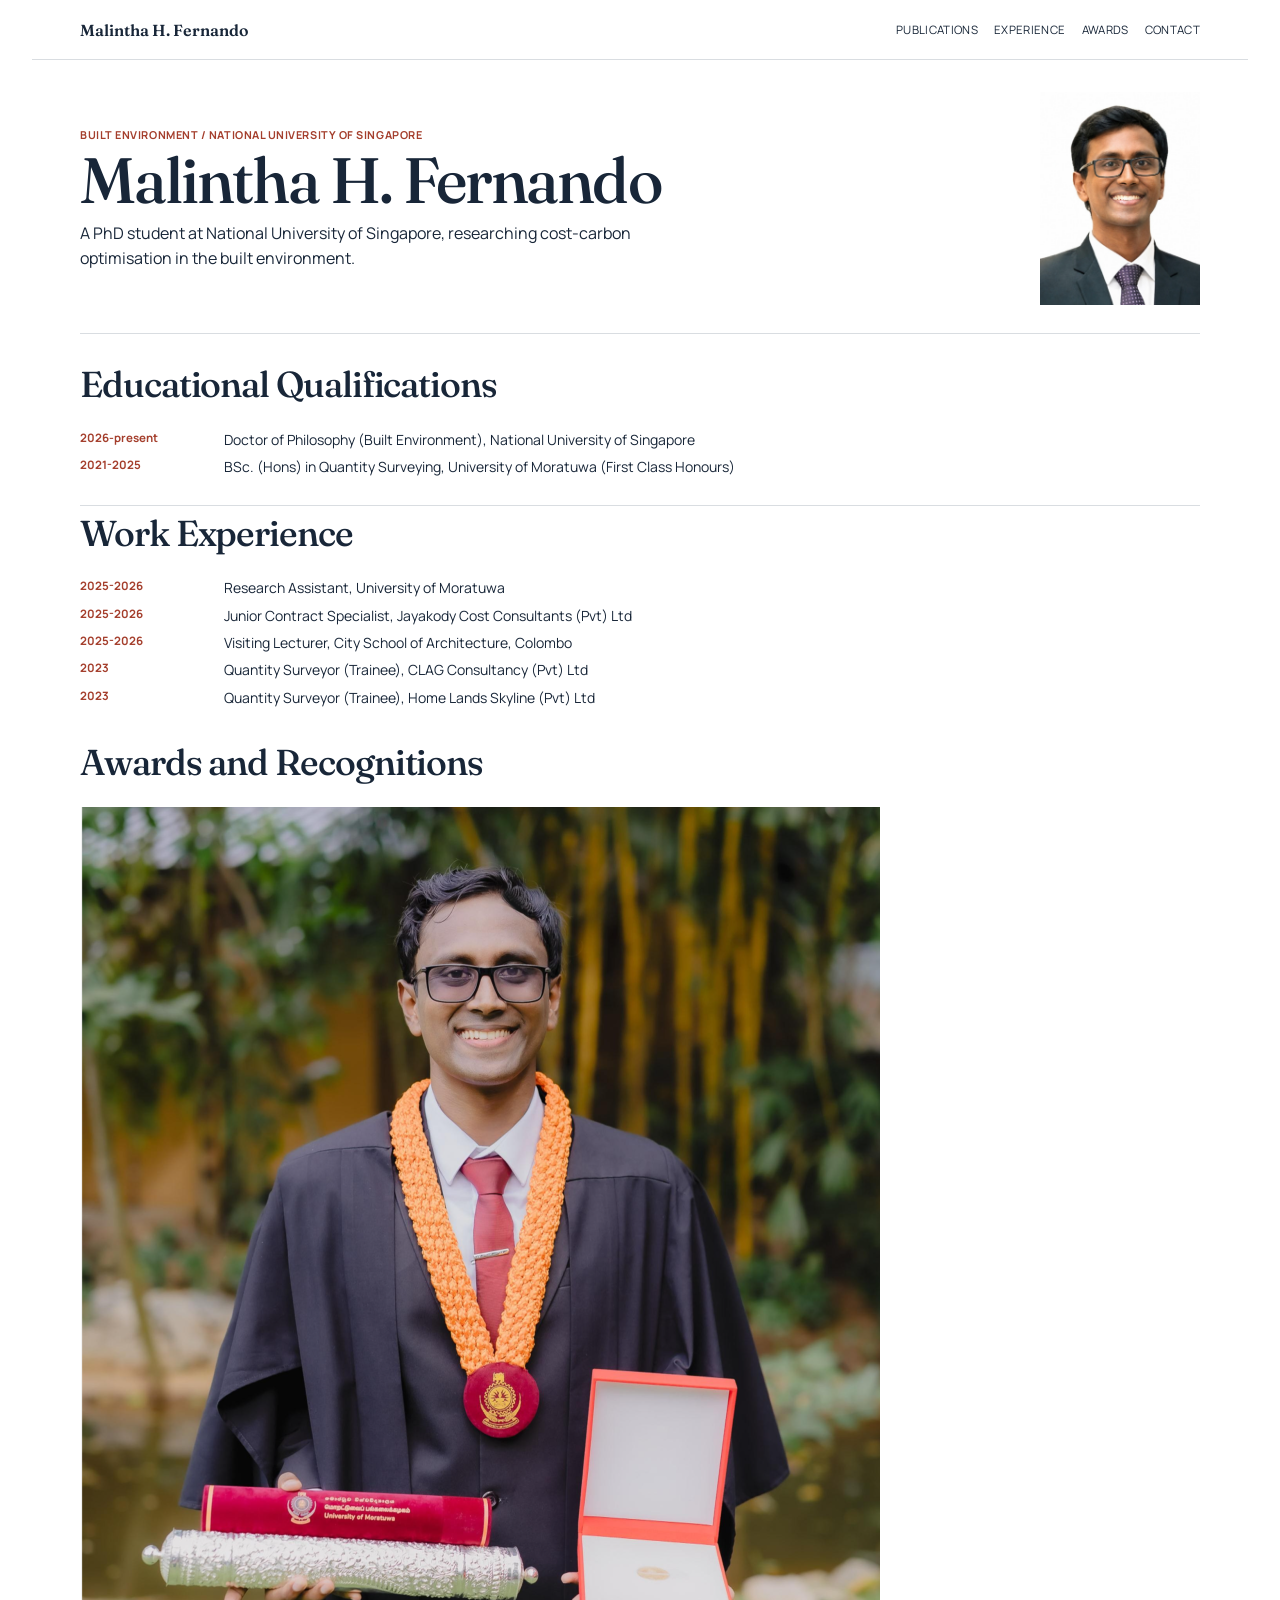
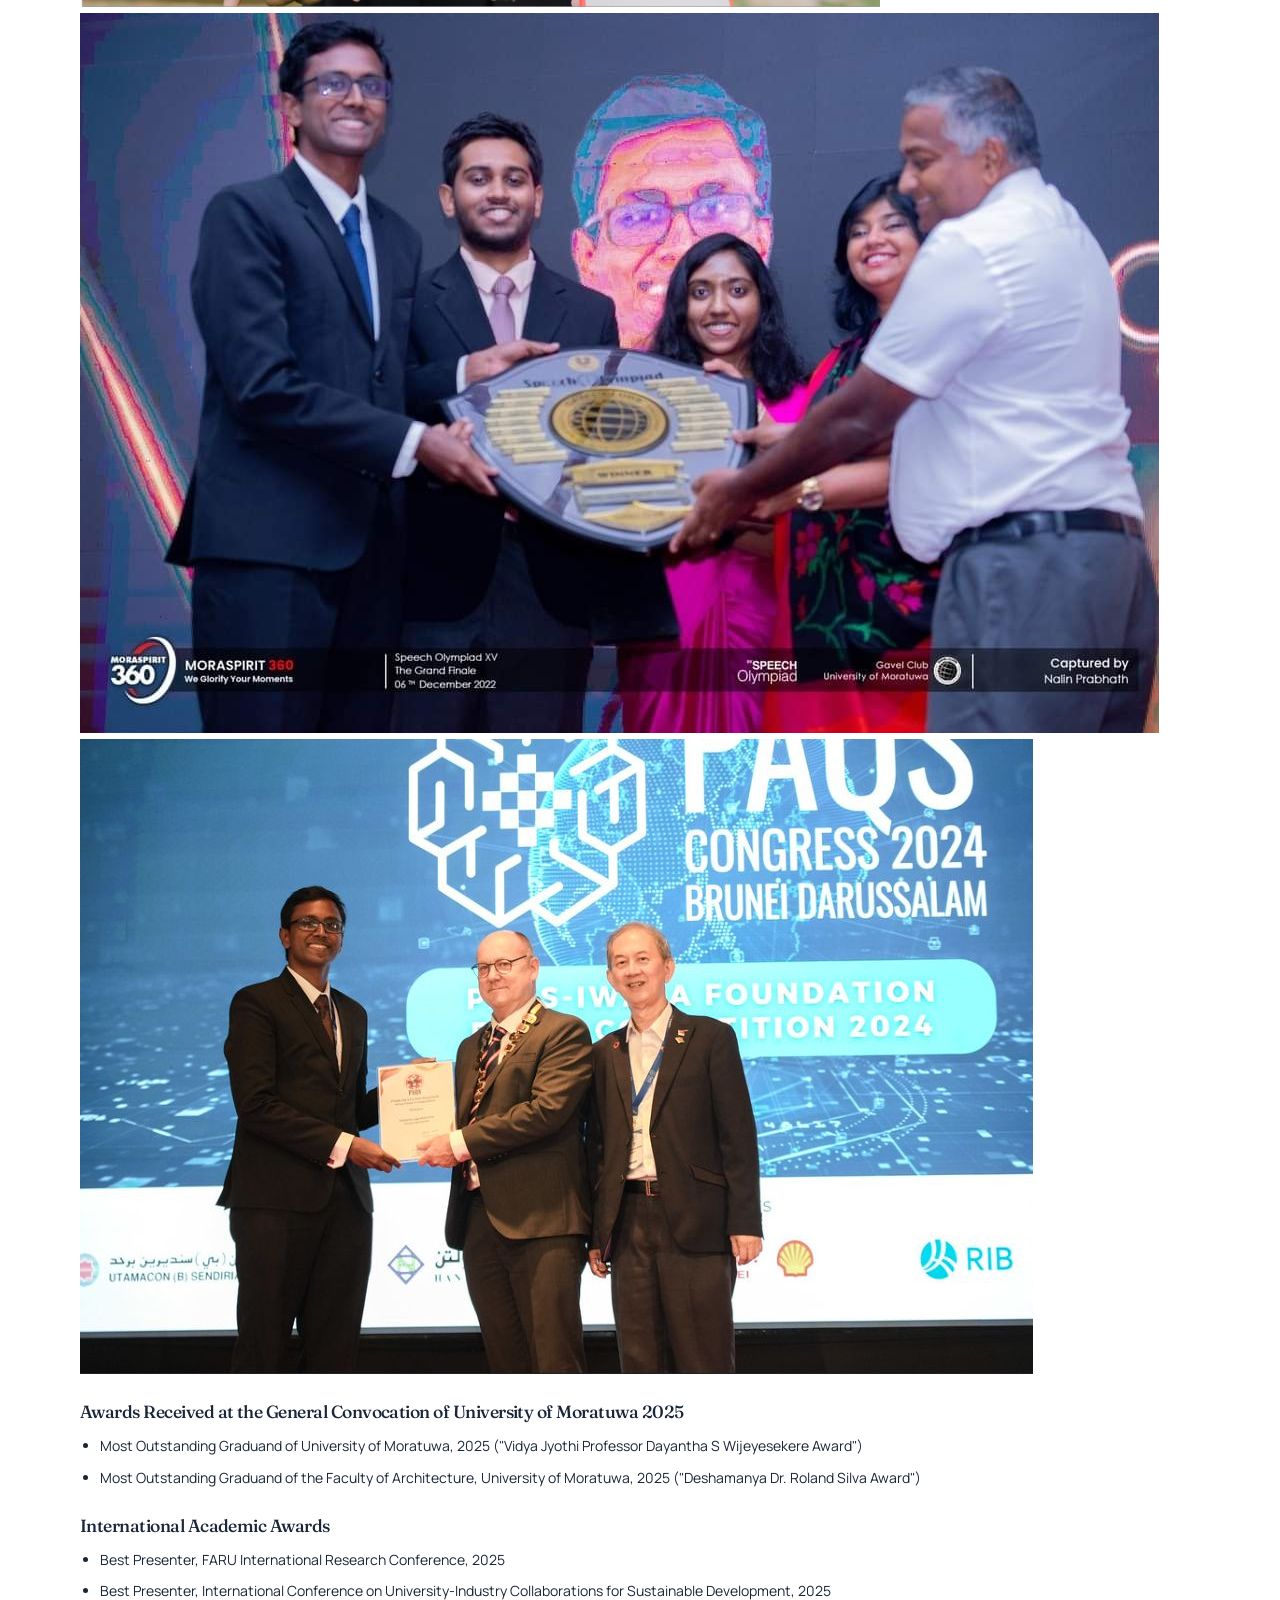
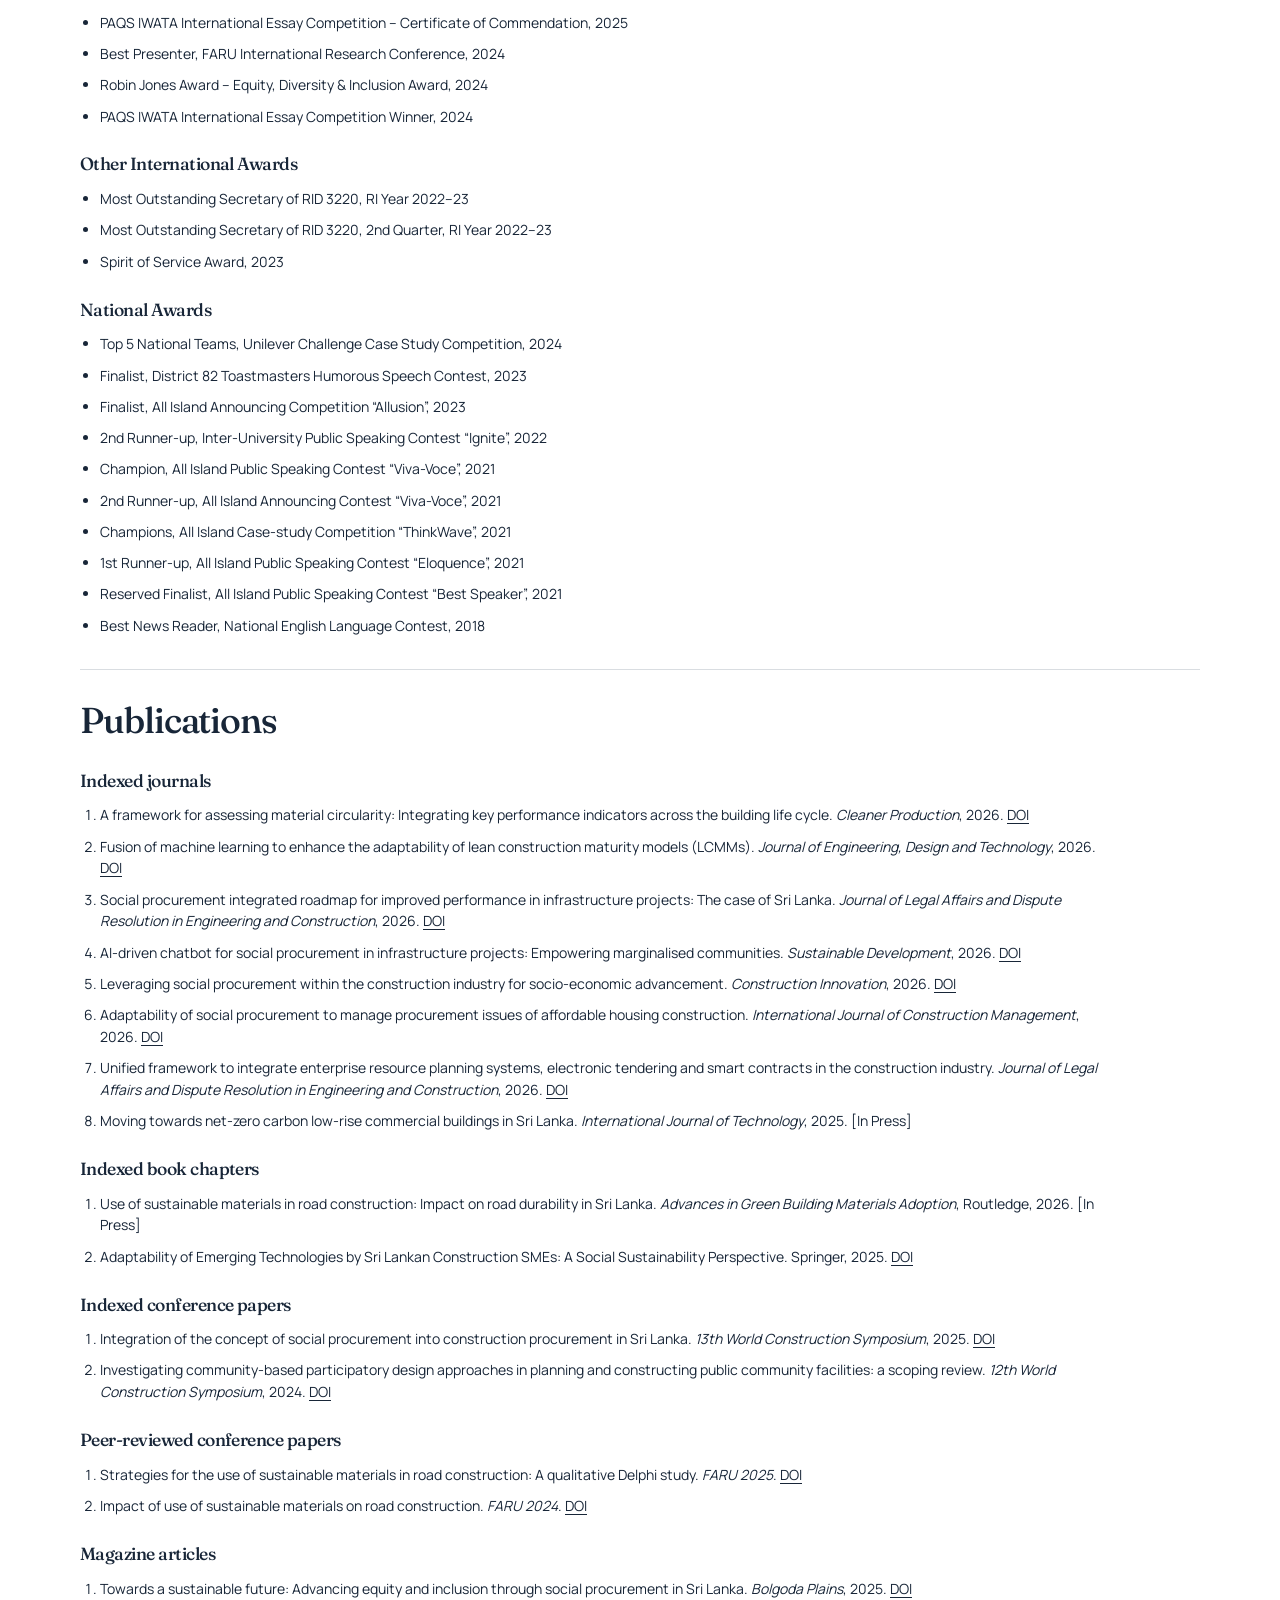
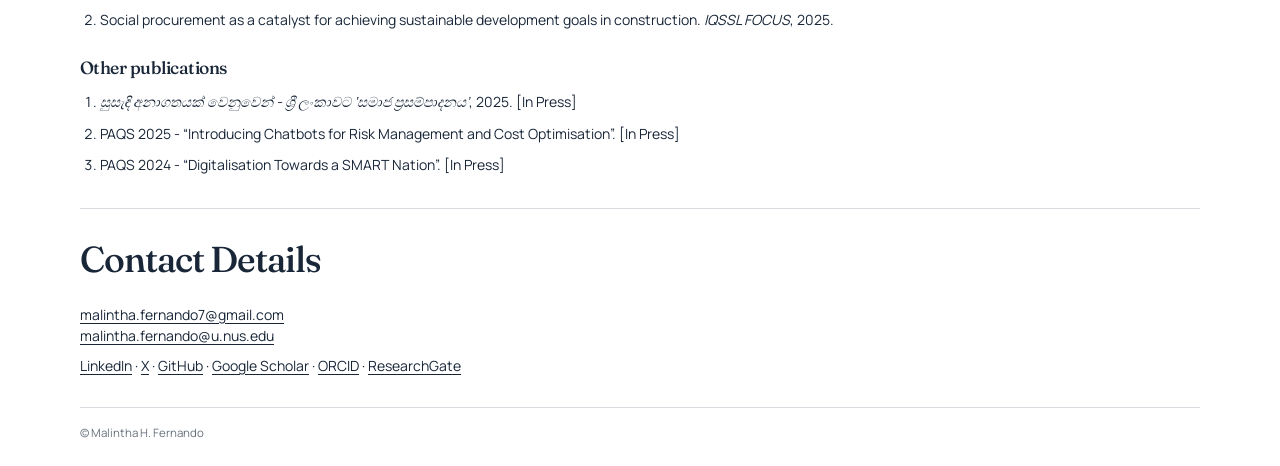
==== index.html @ 3b589180 "Update index.html" ====
<!doctype html>
<html lang="en"><head><meta charset="UTF-8" /><meta name="viewport" content="width=device-width, initial-scale=1.0" /><meta name="description" content="Malintha H. Fernando, PhD student at the National University of Singapore." /><title>Malintha H. Fernando</title><link rel="preconnect" href="https://fonts.googleapis.com" /><link rel="preconnect" href="https://fonts.gstatic.com" crossorigin /><link href="https://fonts.googleapis.com/css2?family=Fraunces:opsz,wght@9..144,500;9..144,600&family=Manrope:wght@400;500;600;700&display=swap" rel="stylesheet" /><link rel="stylesheet" href="style.css" /></head>
<body><header class="site-header"><a class="site-name" href="#top">Malintha H. Fernando</a><nav aria-label="Primary navigation"><a href="#publications">Publications</a><a href="#experience">Experience</a><a href="#awards">Awards</a><a href="#contact">Contact</a></nav></header>
<main id="top" class="page-shell"><section class="hero"><div><p class="eyebrow">Built Environment / National University of Singapore</p><h1>Malintha H. Fernando</h1><p>A PhD student at National University of Singapore, researching cost-carbon optimisation in the built environment.</p></div><img src="assets/Photograph-Malintha%20Fernando.jpeg" alt="Portrait of Malintha Fernando" /></section>

<section id="experience"><h2>Educational Qualifications</h2><dl><dt>2026-present</dt><dd>Doctor of Philosophy (Built Environment), National University of Singapore</dd><dt>2021-2025</dt><dd>BSc. (Hons) in Quantity Surveying, University of Moratuwa (First Class Honours)</dd></dl></section>

<h2>Work Experience</h2><dl><dt>2025-2026</dt><dd>Research Assistant, University of Moratuwa</dd><dt>2025-2026</dt><dd>Junior Contract Specialist, Jayakody Cost Consultants (Pvt) Ltd</dd><dt>2025-2026</dt><dd>Visiting Lecturer, City School of Architecture, Colombo</dd><dt>2023</dt><dd>Quantity Surveyor (Trainee), CLAG Consultancy (Pvt) Ltd</dd><dt>2023</dt><dd>Quantity Surveyor (Trainee), Home Lands Skyline (Pvt) Ltd</dd></dl></section>

<section id="awards">
  <div class="section-heading">
    <h2>Awards and Recognitions</h2>
  </div>

<div class="awards-gallery">
  <img src="assets/1771330684450.png" alt="Malintha Fernando at the General Convocation of University of Moratuwa 2025">
  <img src="assets/1674123336755.jpeg" alt="Malintha Fernando at Speech Olympiad XV">
  <img src="assets/1728288387892.jpeg" alt="Malintha Fernando at PAQS Congress 2024">
</div>

  <div class="awards-content">

    <div class="award-category">
      <h3>Awards Received at the General Convocation of University of Moratuwa 2025</h3>
      <ul>
        <li>Most Outstanding Graduand of University of Moratuwa, 2025 ("Vidya Jyothi Professor Dayantha S Wijeyesekere Award")</li>
        <li>Most Outstanding Graduand of the Faculty of Architecture, University of Moratuwa, 2025 ("Deshamanya Dr. Roland Silva Award")</li>
      </ul>
    </div>

    <div class="award-category">
      <h3>International Academic Awards</h3>
      <ul>
        <li>Best Presenter, FARU International Research Conference, 2025</li>
        <li>
          Best Presenter, International Conference on University-Industry
          Collaborations for Sustainable Development, 2025
        </li>
        <li>
          PAQS IWATA International Essay Competition –
          Certificate of Commendation, 2025
        </li>
        <li>Best Presenter, FARU International Research Conference, 2024</li>
        <li>Robin Jones Award – Equity, Diversity &amp; Inclusion Award, 2024</li>
        <li>PAQS IWATA International Essay Competition Winner, 2024</li>
      </ul>
    </div>

    <div class="award-category">
      <h3>Other International Awards</h3>
      <ul>
        <li>
          Most Outstanding Secretary of RID 3220, RI Year 2022–23
        </li>
        <li>
          Most Outstanding Secretary of RID 3220, 2nd Quarter,
          RI Year 2022–23
        </li>
        <li>Spirit of Service Award, 2023</li>
      </ul>
    </div>

    <div class="award-category">
      <h3>National Awards</h3>
      <ul>
        <li>
          Top 5 National Teams, Unilever Challenge Case Study Competition, 2024
        </li>
        <li>
          Finalist, District 82 Toastmasters Humorous Speech Contest, 2023
        </li>
        <li>
          Finalist, All Island Announcing Competition “Allusion”, 2023
        </li>
        <li>
          2nd Runner-up, Inter-University Public Speaking Contest “Ignite”, 2022
        </li>
        <li>
          Champion, All Island Public Speaking Contest “Viva-Voce”, 2021
        </li>
        <li>
          2nd Runner-up, All Island Announcing Contest “Viva-Voce”, 2021
        </li>
        <li>
          Champions, All Island Case-study Competition “ThinkWave”, 2021
        </li>
        <li>
          1st Runner-up, All Island Public Speaking Contest “Eloquence”, 2021
        </li>
        <li>
          Reserved Finalist, All Island Public Speaking Contest
          “Best Speaker”, 2021
        </li>
        <li>Best News Reader, National English Language Contest, 2018</li>
      </ul>
    </div>

  </div>
</section>
  
<section id="publications"><h2>Publications</h2><h3>Indexed journals</h3><ol><li>A framework for assessing material circularity: Integrating key performance indicators across the building life cycle. <em>Cleaner Production</em>, 2026. <a href="https://doi.org/10.1016/j.jclepro.2026.148571">DOI</a></li><li>Fusion of machine learning to enhance the adaptability of lean construction maturity models (LCMMs). <em>Journal of Engineering, Design and Technology</em>, 2026. <a href="https://doi.org/10.1108/JEDT-11-2025-0680">DOI</a></li><li>Social procurement integrated roadmap for improved performance in infrastructure projects: The case of Sri Lanka. <em>Journal of Legal Affairs and Dispute Resolution in Engineering and Construction</em>, 2026. <a href="https://doi.org/10.1061/JLADAH/LADR-1607">DOI</a></li><li>AI-driven chatbot for social procurement in infrastructure projects: Empowering marginalised communities. <em>Sustainable Development</em>, 2026. <a href="https://doi.org/10.1002/sd.70827">DOI</a></li><li>Leveraging social procurement within the construction industry for socio-economic advancement. <em>Construction Innovation</em>, 2026. <a href="https://doi.org/10.1108/CI-05-2025-0207">DOI</a></li><li>Adaptability of social procurement to manage procurement issues of affordable housing construction. <em>International Journal of Construction Management</em>, 2026. <a href="https://doi.org/10.1080/15623599.2026.2648077">DOI</a></li><li>Unified framework to integrate enterprise resource planning systems, electronic tendering and smart contracts in the construction industry. <em>Journal of Legal Affairs and Dispute Resolution in Engineering and Construction</em>, 2026. <a href="https://doi.org/10.1061/JLADAH/LADR-1449">DOI</a></li><li>Moving towards net-zero carbon low-rise commercial buildings in Sri Lanka. <em>International Journal of Technology</em>, 2025. [In Press]</li></ol>
<h3>Indexed book chapters</h3><ol><li>Use of sustainable materials in road construction: Impact on road durability in Sri Lanka. <em>Advances in Green Building Materials Adoption</em>, Routledge, 2026. [In Press]</li><li>Adaptability of Emerging Technologies by Sri Lankan Construction SMEs: A Social Sustainability Perspective. Springer, 2025. <a href="https://doi.org/10.1007/978-981-95-2932-2_5">DOI</a></li></ol>
<h3>Indexed conference papers</h3><ol><li>Integration of the concept of social procurement into construction procurement in Sri Lanka. <em>13th World Construction Symposium</em>, 2025. <a href="https://doi.org/10.31705/WCS.2025.68">DOI</a></li><li>Investigating community-based participatory design approaches in planning and constructing public community facilities: a scoping review. <em>12th World Construction Symposium</em>, 2024. <a href="https://doi.org/10.31705/wcs.2024.52">DOI</a></li></ol>
<h3>Peer-reviewed conference papers</h3><ol><li>Strategies for the use of sustainable materials in road construction: A qualitative Delphi study. <em>FARU 2025</em>. <a href="https://doi.org/10.31705/FARU.2025.17">DOI</a></li><li>Impact of use of sustainable materials on road construction. <em>FARU 2024</em>. <a href="https://doi.org/10.31705/faru.2024.4">DOI</a></li></ol>
<h3>Magazine articles</h3><ol><li>Towards a sustainable future: Advancing equity and inclusion through social procurement in Sri Lanka. <em>Bolgoda Plains</em>, 2025. <a href="https://doi.org/10.31705/BPRM.v5(2).2025.19">DOI</a></li><li>Social procurement as a catalyst for achieving sustainable development goals in construction. <em>IQSSL FOCUS</em>, 2025.</li></ol>
<h3>Other publications</h3><ol><li><em>සුසැඳි අනාගතයක් වෙනුවෙන් - ශ්‍රී ලංකාවට ‘සමාජ ප්‍රසම්පාදනය’</em>, 2025. [In Press]</li><li>PAQS 2025 - “Introducing Chatbots for Risk Management and Cost Optimisation”. [In Press]</li><li>PAQS 2024 - “Digitalisation Towards a SMART Nation”. [In Press]</li></ol></section>

<section id="contact"><h2>Contact Details</h2><p><a href="mailto:malintha.fernando7@gmail.com">malintha.fernando7@gmail.com</a><br /><a href="mailto:malintha.fernando@u.nus.edu">malintha.fernando@u.nus.edu</a></p><p><a href="https://www.linkedin.com/in/malintha-fernando-711300a7/">LinkedIn</a> · <a href="https://x.com/MalinthaHimal7">X</a> · <a href="https://github.com/Malintha-Fernando">GitHub</a> · <a href="https://scholar.google.com/citations?user=N9VKIzUAAAAJ&amp;hl=en">Google Scholar</a> · <a href="https://orcid.org/0009-0009-9556-6309">ORCID</a> · <a href="https://www.researchgate.net/profile/Malintha-Fernando-2">ResearchGate</a></p></section></main>
<footer class="page-shell">© Malintha H. Fernando</footer></body></html>
---- style.css ----
:root{--ink:#182638;--line:#d9dde1;--accent:#a43e2c;--serif:"Fraunces",Georgia,serif;--sans:"Manrope",Arial,sans-serif;--pad:clamp(1rem,4vw,3rem)}*{box-sizing:border-box}html{scroll-behavior:smooth}body{margin:0;color:var(--ink);font:14px/1.55 var(--sans)}a{color:inherit;text-underline-offset:3px}a:hover{color:var(--accent)}.page-shell,.site-header{max-width:76rem;margin:auto;padding-inline:var(--pad)}.site-header{min-height:3.75rem;display:flex;align-items:center;justify-content:space-between;gap:1rem;border-bottom:1px solid var(--line)}.site-name{font:600 1rem var(--serif);text-decoration:none}nav{display:flex;gap:1rem;flex-wrap:wrap}nav a{font-size:.72rem;text-decoration:none;text-transform:uppercase;letter-spacing:.03em}.hero{display:grid;grid-template-columns:1fr 10rem;gap:2rem;align-items:center;padding:2rem 0 1.75rem;border-bottom:1px solid var(--line)}.hero img{width:10rem;aspect-ratio:3/4;object-fit:cover}.eyebrow{margin:0 0 .4rem;color:var(--accent);font-size:.68rem;font-weight:700;text-transform:uppercase;letter-spacing:.05em}h1,h2,h3{font-family:var(--serif);font-weight:500;letter-spacing:-.03em}h1{margin:.15rem 0 .65rem;font-size:clamp(2.3rem,5vw,4.2rem);line-height:.95}.hero p:last-child{max-width:38rem;margin:0;font-size:1rem}section{padding:1.4rem 0;border-bottom:1px solid var(--line)}h2{margin:0 0 1rem;font-size:clamp(1.65rem,3vw,2.25rem)}h3{margin:1.15rem 0 .35rem;font-size:1.1rem}ol,ul{max-width:64rem;padding-left:1.25rem;margin:.35rem 0}li{padding:.3rem 0}dl{display:grid;grid-template-columns:8rem 1fr;gap:.35rem 1rem;margin:.3rem 0}dt{font-size:.72rem;font-weight:700;color:var(--accent)}dd{margin:0}.section-heading{display:flex;justify-content:space-between;gap:1rem;align-items:start}.section-heading h3{margin-top:0}.section-heading img{width:6rem;height:6rem;object-fit:cover}#contact p{margin:.5rem 0}footer{padding-top:1rem!important;padding-bottom:1.5rem!important;font-size:.72rem;color:#68727c}@media(max-width:600px){.site-header{align-items:start;padding-block:.8rem}.hero{grid-template-columns:1fr 7rem;gap:1rem}.hero img{width:7rem}.section-heading img{width:5rem;height:5rem}dl{grid-template-columns:1fr;gap:.1rem}dd{margin-bottom:.5rem}nav{gap:.45rem .8rem}}
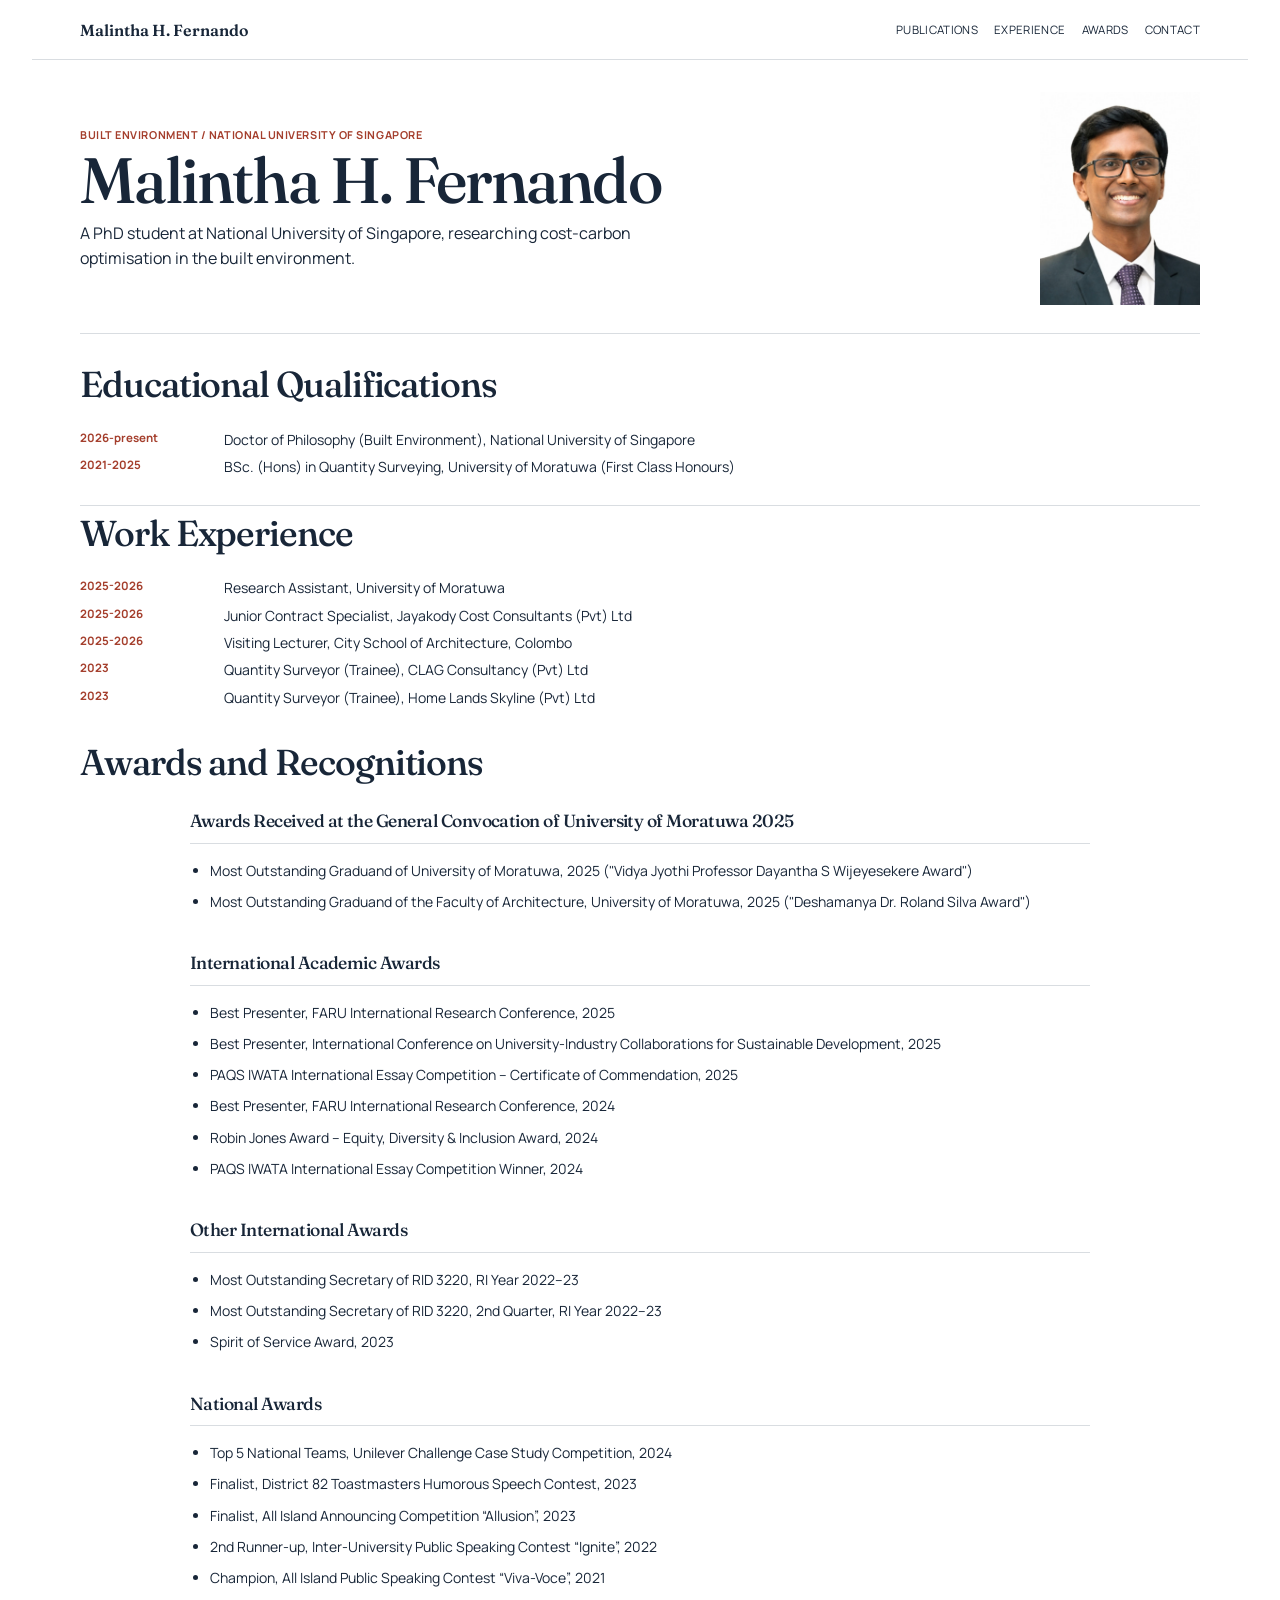
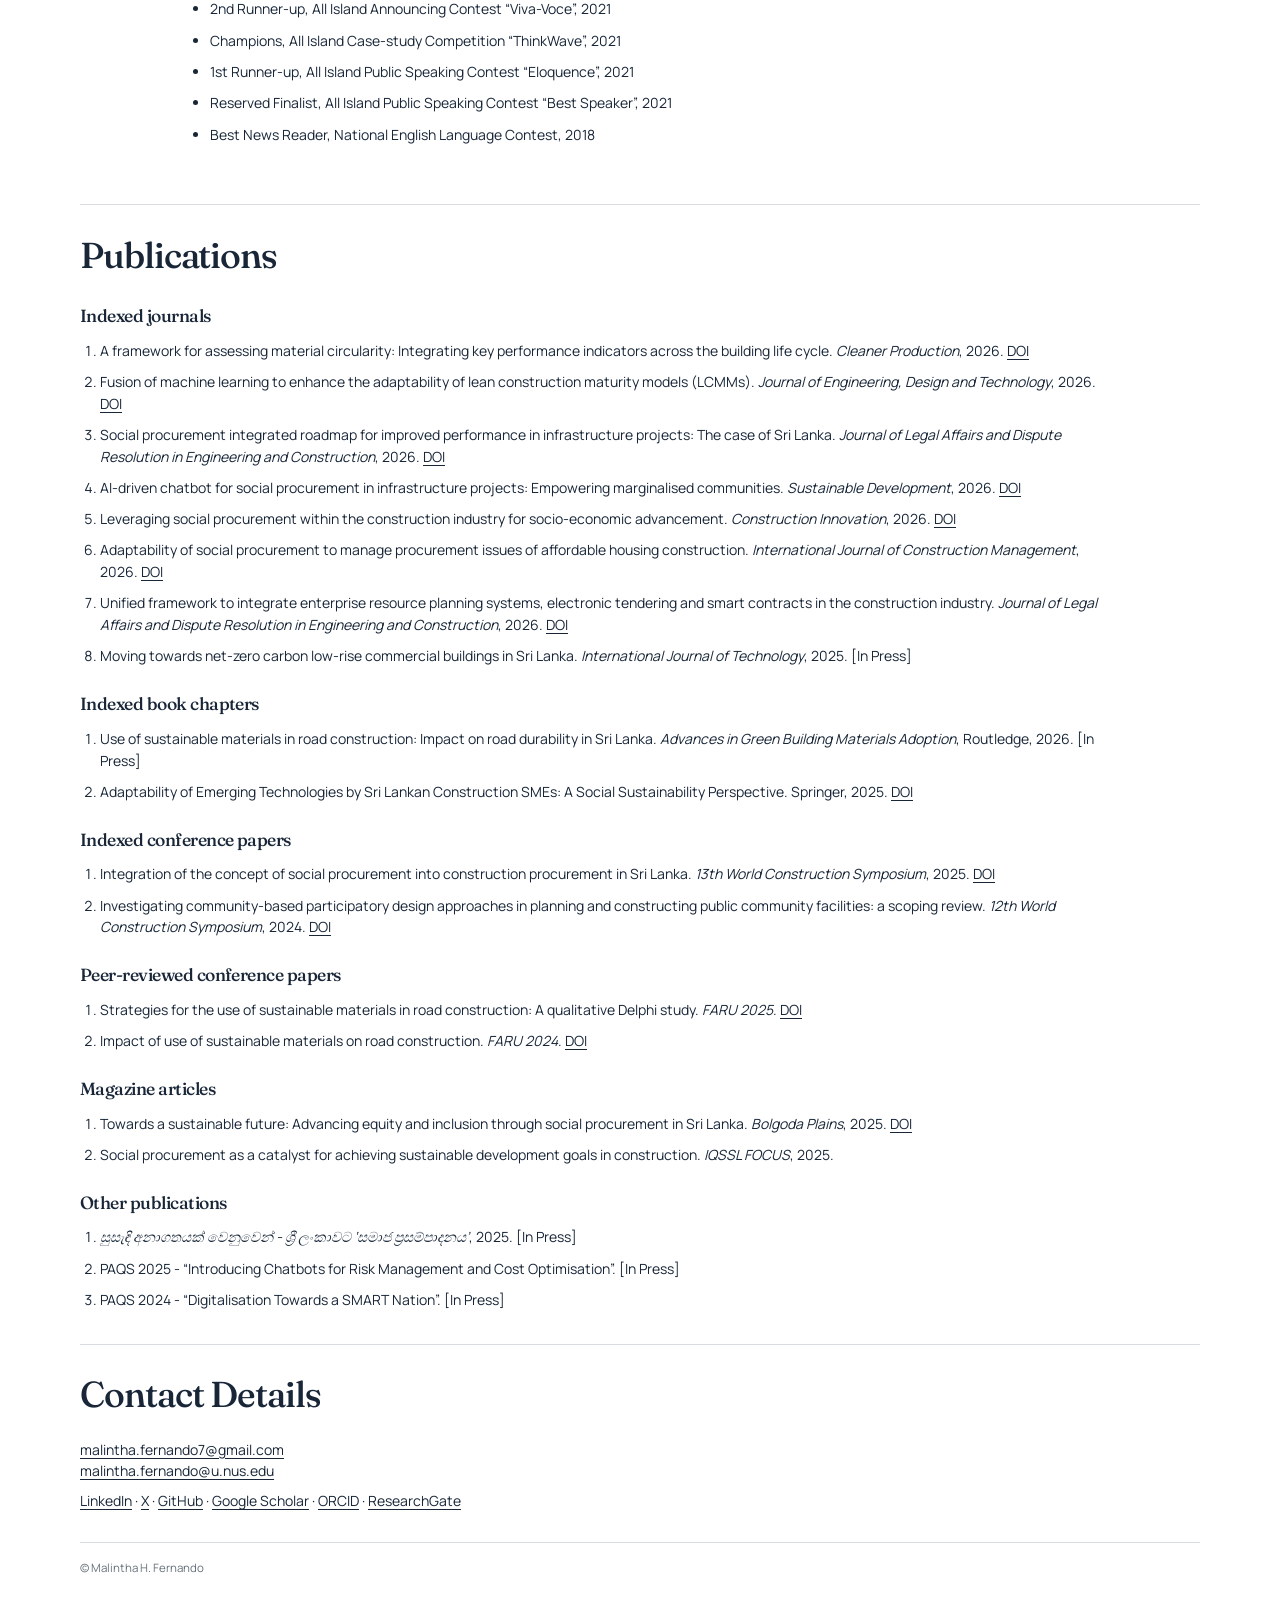
==== commit f5648d51: "Remove awards gallery from index.html Removed awards gallery section from index.html." ====
--- a/index.html
+++ b/index.html
@@ -11,12 +11,6 @@
   <div class="section-heading">
     <h2>Awards and Recognitions</h2>
   </div>
-
-<div class="awards-gallery">
-  <img src="assets/1771330684450.png" alt="Malintha Fernando at the General Convocation of University of Moratuwa 2025">
-  <img src="assets/1674123336755.jpeg" alt="Malintha Fernando at Speech Olympiad XV">
-  <img src="assets/1728288387892.jpeg" alt="Malintha Fernando at PAQS Congress 2024">
-</div>
 
   <div class="awards-content">
 
--- a/style.css
+++ b/style.css
@@ -1 +1,268 @@
-:root{--ink:#182638;--line:#d9dde1;--accent:#a43e2c;--serif:"Fraunces",Georgia,serif;--sans:"Manrope",Arial,sans-serif;--pad:clamp(1rem,4vw,3rem)}*{box-sizing:border-box}html{scroll-behavior:smooth}body{margin:0;color:var(--ink);font:14px/1.55 var(--sans)}a{color:inherit;text-underline-offset:3px}a:hover{color:var(--accent)}.page-shell,.site-header{max-width:76rem;margin:auto;padding-inline:var(--pad)}.site-header{min-height:3.75rem;display:flex;align-items:center;justify-content:space-between;gap:1rem;border-bottom:1px solid var(--line)}.site-name{font:600 1rem var(--serif);text-decoration:none}nav{display:flex;gap:1rem;flex-wrap:wrap}nav a{font-size:.72rem;text-decoration:none;text-transform:uppercase;letter-spacing:.03em}.hero{display:grid;grid-template-columns:1fr 10rem;gap:2rem;align-items:center;padding:2rem 0 1.75rem;border-bottom:1px solid var(--line)}.hero img{width:10rem;aspect-ratio:3/4;object-fit:cover}.eyebrow{margin:0 0 .4rem;color:var(--accent);font-size:.68rem;font-weight:700;text-transform:uppercase;letter-spacing:.05em}h1,h2,h3{font-family:var(--serif);font-weight:500;letter-spacing:-.03em}h1{margin:.15rem 0 .65rem;font-size:clamp(2.3rem,5vw,4.2rem);line-height:.95}.hero p:last-child{max-width:38rem;margin:0;font-size:1rem}section{padding:1.4rem 0;border-bottom:1px solid var(--line)}h2{margin:0 0 1rem;font-size:clamp(1.65rem,3vw,2.25rem)}h3{margin:1.15rem 0 .35rem;font-size:1.1rem}ol,ul{max-width:64rem;padding-left:1.25rem;margin:.35rem 0}li{padding:.3rem 0}dl{display:grid;grid-template-columns:8rem 1fr;gap:.35rem 1rem;margin:.3rem 0}dt{font-size:.72rem;font-weight:700;color:var(--accent)}dd{margin:0}.section-heading{display:flex;justify-content:space-between;gap:1rem;align-items:start}.section-heading h3{margin-top:0}.section-heading img{width:6rem;height:6rem;object-fit:cover}#contact p{margin:.5rem 0}footer{padding-top:1rem!important;padding-bottom:1.5rem!important;font-size:.72rem;color:#68727c}@media(max-width:600px){.site-header{align-items:start;padding-block:.8rem}.hero{grid-template-columns:1fr 7rem;gap:1rem}.hero img{width:7rem}.section-heading img{width:5rem;height:5rem}dl{grid-template-columns:1fr;gap:.1rem}dd{margin-bottom:.5rem}nav{gap:.45rem .8rem}}
+:root {
+  --ink: #182638;
+  --line: #d9dde1;
+  --accent: #a43e2c;
+  --serif: "Fraunces", Georgia, serif;
+  --sans: "Manrope", Arial, sans-serif;
+  --pad: clamp(1rem, 4vw, 3rem);
+}
+
+* {
+  box-sizing: border-box;
+}
+
+html {
+  scroll-behavior: smooth;
+}
+
+body {
+  margin: 0;
+  color: var(--ink);
+  font: 14px/1.55 var(--sans);
+}
+
+a {
+  color: inherit;
+  text-underline-offset: 3px;
+}
+
+a:hover {
+  color: var(--accent);
+}
+
+.page-shell,
+.site-header {
+  max-width: 76rem;
+  margin: auto;
+  padding-inline: var(--pad);
+}
+
+.site-header {
+  min-height: 3.75rem;
+  display: flex;
+  align-items: center;
+  justify-content: space-between;
+  gap: 1rem;
+  border-bottom: 1px solid var(--line);
+}
+
+.site-name {
+  font: 600 1rem var(--serif);
+  text-decoration: none;
+}
+
+nav {
+  display: flex;
+  gap: 1rem;
+  flex-wrap: wrap;
+}
+
+nav a {
+  font-size: .72rem;
+  text-decoration: none;
+  text-transform: uppercase;
+  letter-spacing: .03em;
+}
+
+.hero {
+  display: grid;
+  grid-template-columns: 1fr 10rem;
+  gap: 2rem;
+  align-items: center;
+  padding: 2rem 0 1.75rem;
+  border-bottom: 1px solid var(--line);
+}
+
+.hero img {
+  width: 10rem;
+  aspect-ratio: 3/4;
+  object-fit: cover;
+}
+
+.eyebrow {
+  margin: 0 0 .4rem;
+  color: var(--accent);
+  font-size: .68rem;
+  font-weight: 700;
+  text-transform: uppercase;
+  letter-spacing: .05em;
+}
+
+h1,
+h2,
+h3 {
+  font-family: var(--serif);
+  font-weight: 500;
+  letter-spacing: -.03em;
+}
+
+h1 {
+  margin: .15rem 0 .65rem;
+  font-size: clamp(2.3rem, 5vw, 4.2rem);
+  line-height: .95;
+}
+
+.hero p:last-child {
+  max-width: 38rem;
+  margin: 0;
+  font-size: 1rem;
+}
+
+section {
+  padding: 1.4rem 0;
+  border-bottom: 1px solid var(--line);
+}
+
+h2 {
+  margin: 0 0 1rem;
+  font-size: clamp(1.65rem, 3vw, 2.25rem);
+}
+
+h3 {
+  margin: 1.15rem 0 .35rem;
+  font-size: 1.1rem;
+}
+
+ol,
+ul {
+  max-width: 64rem;
+  padding-left: 1.25rem;
+  margin: .35rem 0;
+}
+
+li {
+  padding: .3rem 0;
+}
+
+dl {
+  display: grid;
+  grid-template-columns: 8rem 1fr;
+  gap: .35rem 1rem;
+  margin: .3rem 0;
+}
+
+dt {
+  font-size: .72rem;
+  font-weight: 700;
+  color: var(--accent);
+}
+
+dd {
+  margin: 0;
+}
+
+.section-heading {
+  display: flex;
+  justify-content: space-between;
+  gap: 1rem;
+  align-items: start;
+}
+
+/* =========================
+   AWARDS IMAGE GALLERY
+   ========================= */
+
+.awards-gallery {
+  width: 100%;
+  max-width: 900px;
+  margin: 1.5rem auto 2.5rem;
+  display: flex;
+  flex-direction: row;
+  gap: 20px;
+  justify-content: center;
+  align-items: stretch;
+}
+
+.awards-gallery img {
+  width: calc((100% - 40px) / 3);
+  height: 250px;
+  display: block;
+  object-fit: cover;
+  object-position: center;
+  border-radius: 14px;
+  box-shadow: 0 8px 22px rgba(0, 0, 0, 0.12);
+  transition: transform 0.3s ease;
+}
+
+.awards-gallery img:hover {
+  transform: scale(1.03);
+}
+
+/* Awards categories */
+
+.awards-content {
+  max-width: 900px;
+  margin: 0 auto;
+}
+
+.award-category {
+  margin-bottom: 2rem;
+}
+
+.award-category h3 {
+  margin: 0 0 .7rem;
+  padding-bottom: .5rem;
+  border-bottom: 1px solid var(--line);
+}
+
+.award-category ul {
+  margin-top: .5rem;
+}
+
+/* Contact */
+
+#contact p {
+  margin: .5rem 0;
+}
+
+footer {
+  padding-top: 1rem !important;
+  padding-bottom: 1.5rem !important;
+  font-size: .72rem;
+  color: #68727c;
+}
+
+/* =========================
+   MOBILE
+   ========================= */
+
+@media (max-width: 600px) {
+  .site-header {
+    align-items: start;
+    padding-block: .8rem;
+  }
+
+  .hero {
+    grid-template-columns: 1fr 7rem;
+    gap: 1rem;
+  }
+
+  .hero img {
+    width: 7rem;
+  }
+
+  dl {
+    grid-template-columns: 1fr;
+    gap: .1rem;
+  }
+
+  dd {
+    margin-bottom: .5rem;
+  }
+
+  nav {
+    gap: .45rem .8rem;
+  }
+
+  /* Stack award images on small screens */
+  .awards-gallery {
+    flex-direction: column;
+    max-width: 500px;
+    gap: 18px;
+  }
+
+  .awards-gallery img {
+    width: 100%;
+    height: 300px;
+  }
+}
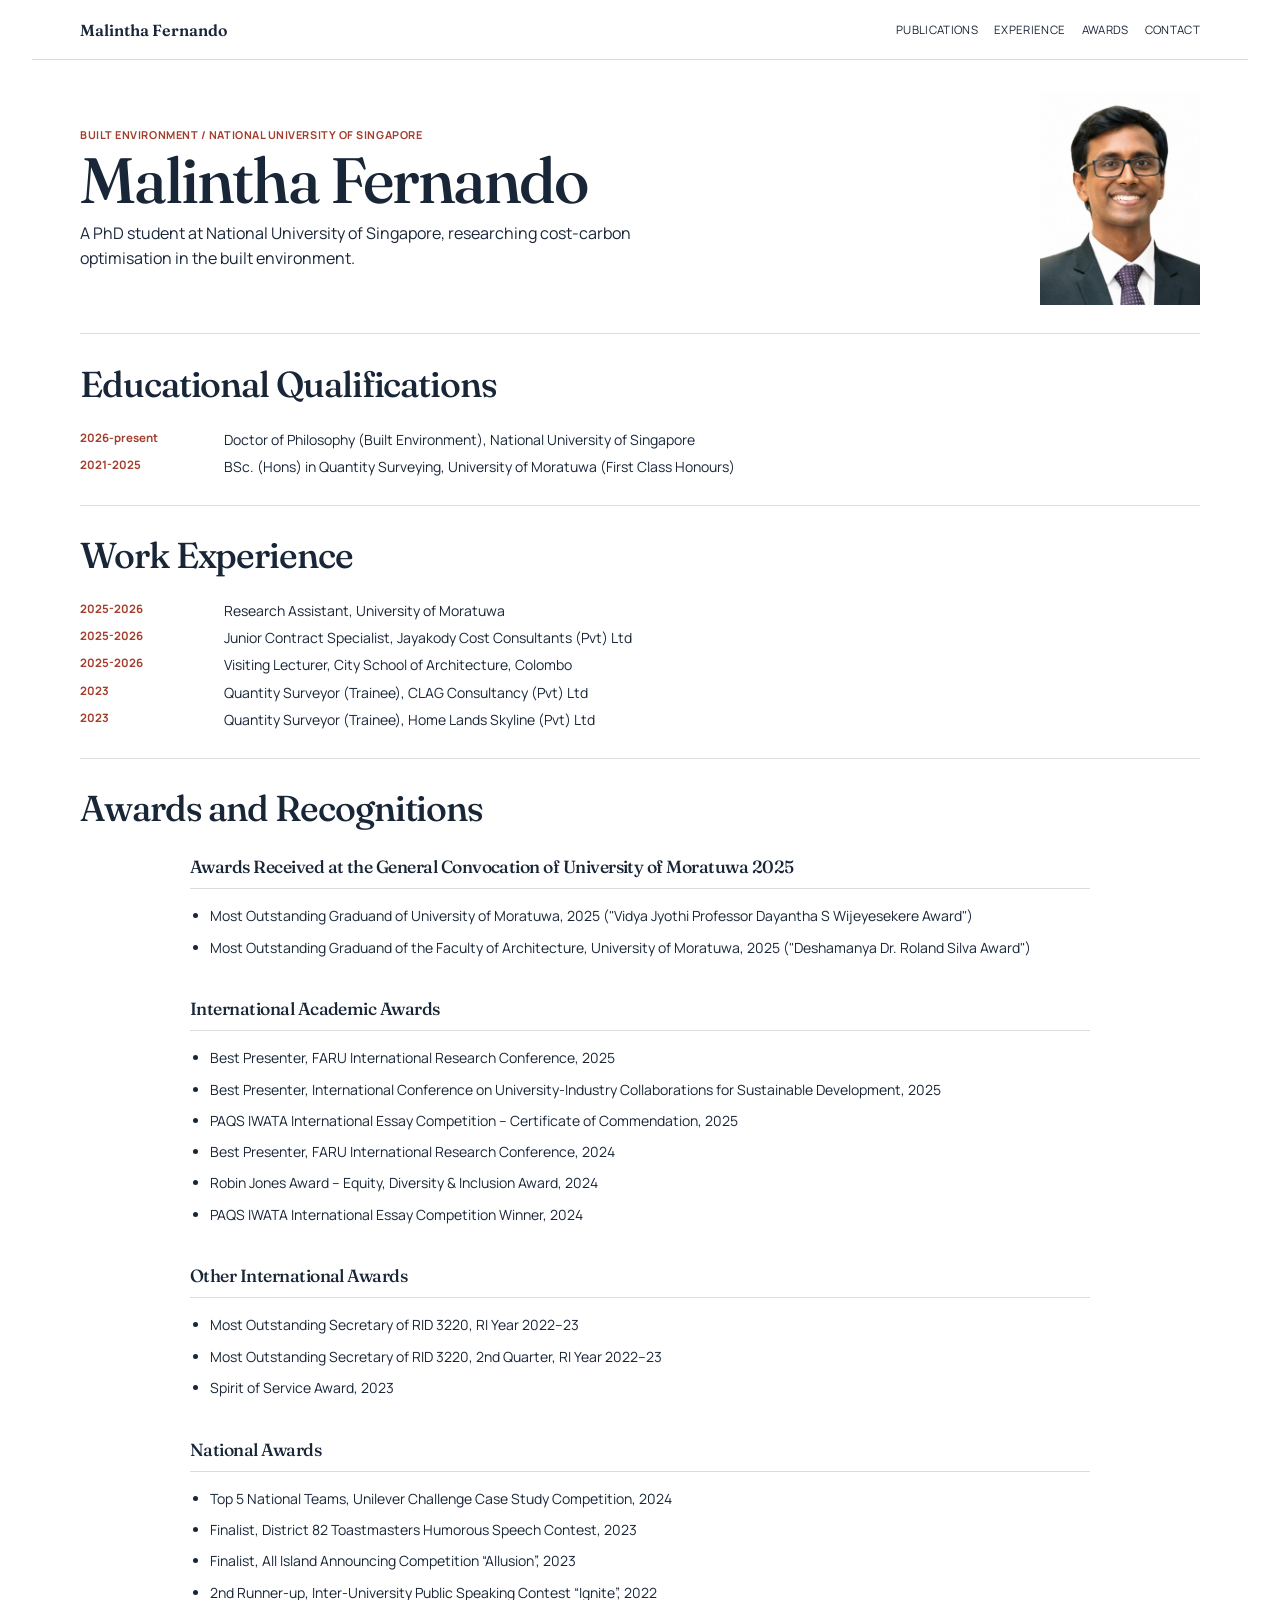
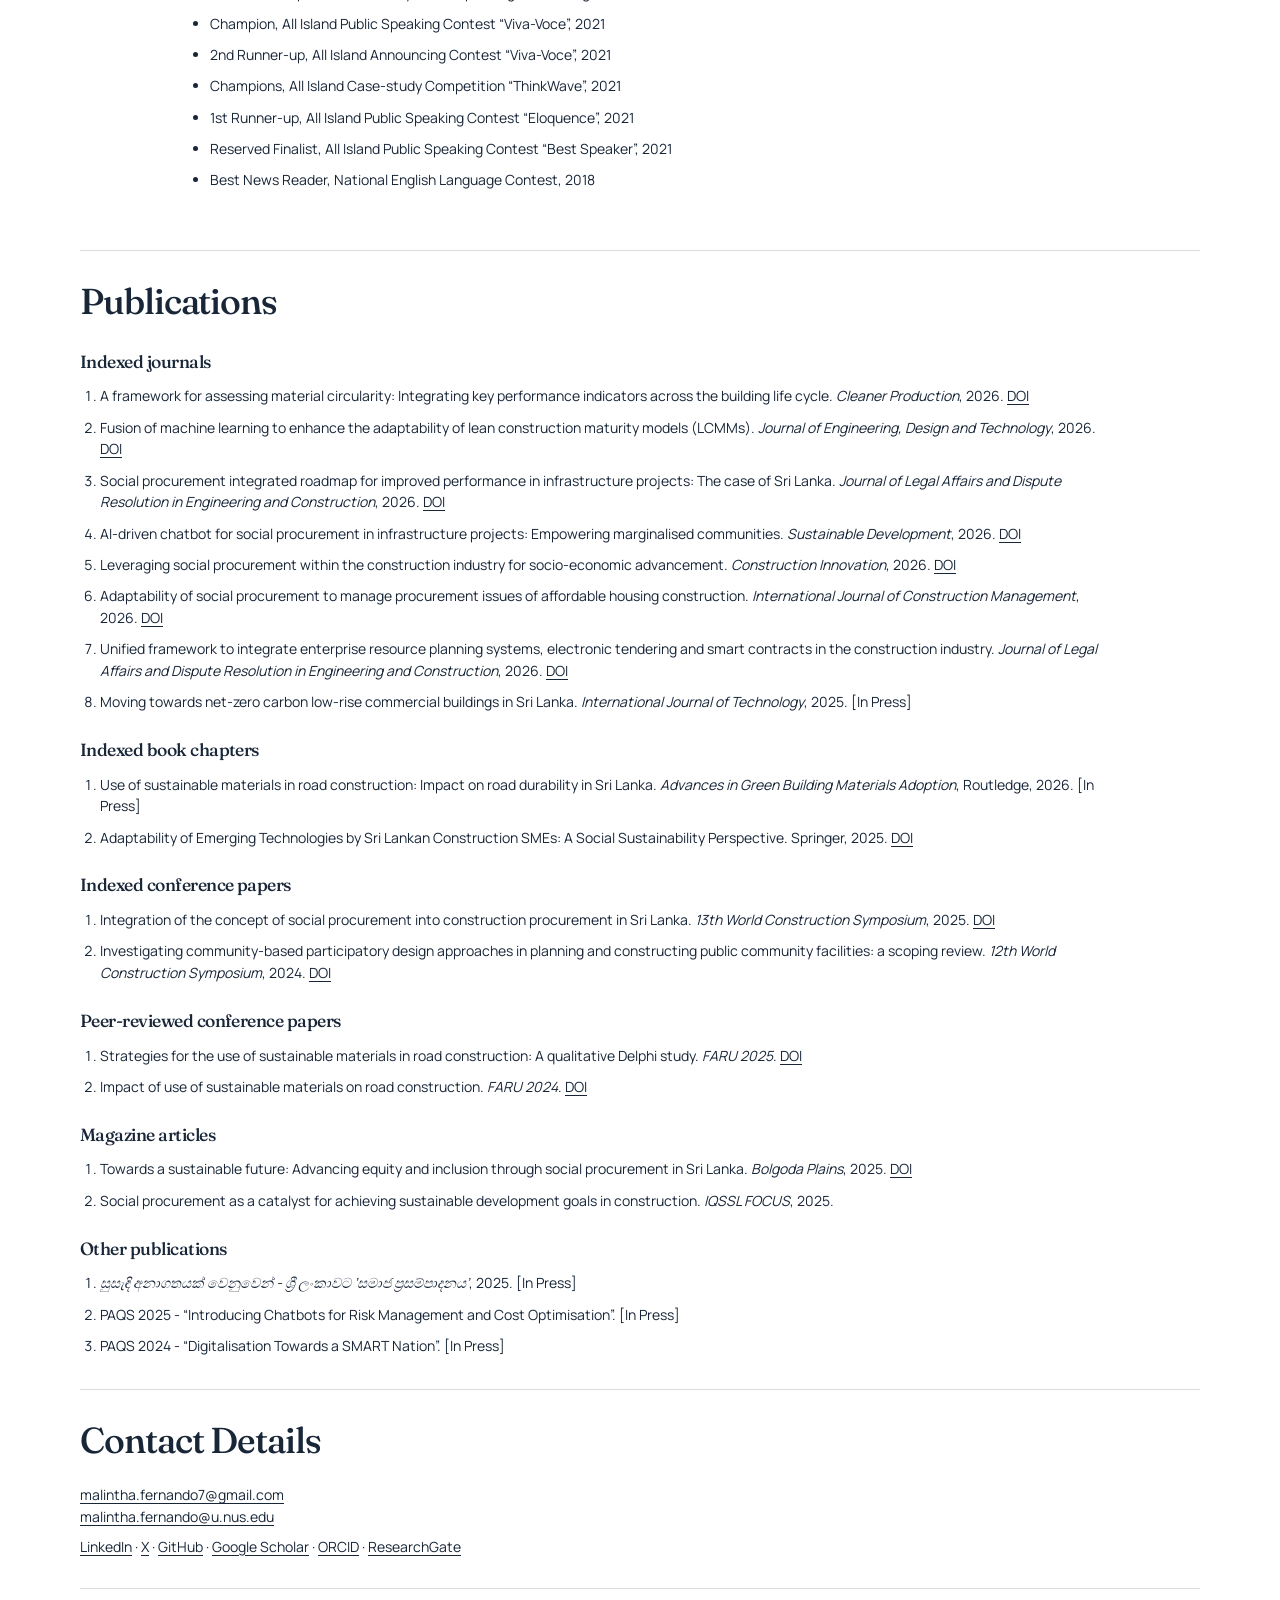
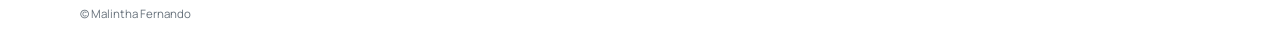
==== commit 3b04ab62: "Refactor index.html for consistency and clarity Updated the HTML structure and content for consisten" ====
--- a/index.html
+++ b/index.html
@@ -1,19 +1,17 @@
 <!doctype html>
-<html lang="en"><head><meta charset="UTF-8" /><meta name="viewport" content="width=device-width, initial-scale=1.0" /><meta name="description" content="Malintha H. Fernando, PhD student at the National University of Singapore." /><title>Malintha H. Fernando</title><link rel="preconnect" href="https://fonts.googleapis.com" /><link rel="preconnect" href="https://fonts.gstatic.com" crossorigin /><link href="https://fonts.googleapis.com/css2?family=Fraunces:opsz,wght@9..144,500;9..144,600&family=Manrope:wght@400;500;600;700&display=swap" rel="stylesheet" /><link rel="stylesheet" href="style.css" /></head>
-<body><header class="site-header"><a class="site-name" href="#top">Malintha H. Fernando</a><nav aria-label="Primary navigation"><a href="#publications">Publications</a><a href="#experience">Experience</a><a href="#awards">Awards</a><a href="#contact">Contact</a></nav></header>
-<main id="top" class="page-shell"><section class="hero"><div><p class="eyebrow">Built Environment / National University of Singapore</p><h1>Malintha H. Fernando</h1><p>A PhD student at National University of Singapore, researching cost-carbon optimisation in the built environment.</p></div><img src="assets/Photograph-Malintha%20Fernando.jpeg" alt="Portrait of Malintha Fernando" /></section>
+<html lang="en"><head><meta charset="UTF-8" /><meta name="viewport" content="width=device-width, initial-scale=1.0" /><meta name="description" content="Malintha Fernando, PhD student at the National University of Singapore." /><title>Malintha Fernando</title><link rel="preconnect" href="https://fonts.googleapis.com" /><link rel="preconnect" href="https://fonts.gstatic.com" crossorigin /><link href="https://fonts.googleapis.com/css2?family=Fraunces:opsz,wght@9..144,500;9..144,600&family=Manrope:wght@400;500;600;700&display=swap" rel="stylesheet" /><link rel="stylesheet" href="style.css" /></head>
+<body><header class="site-header"><a class="site-name" href="#top">Malintha Fernando</a><nav aria-label="Primary navigation"><a href="#publications">Publications</a><a href="#experience">Experience</a><a href="#awards">Awards</a><a href="#contact">Contact</a></nav></header>
+<main id="top" class="page-shell"><section class="hero"><div><p class="eyebrow">Built Environment / National University of Singapore</p><h1>Malintha Fernando</h1><p>A PhD student at National University of Singapore, researching cost-carbon optimisation in the built environment.</p></div><img src="assets/Photograph-Malintha%20Fernando.jpeg" alt="Portrait of Malintha Fernando" /></section>
 
 <section id="experience"><h2>Educational Qualifications</h2><dl><dt>2026-present</dt><dd>Doctor of Philosophy (Built Environment), National University of Singapore</dd><dt>2021-2025</dt><dd>BSc. (Hons) in Quantity Surveying, University of Moratuwa (First Class Honours)</dd></dl></section>
 
-<h2>Work Experience</h2><dl><dt>2025-2026</dt><dd>Research Assistant, University of Moratuwa</dd><dt>2025-2026</dt><dd>Junior Contract Specialist, Jayakody Cost Consultants (Pvt) Ltd</dd><dt>2025-2026</dt><dd>Visiting Lecturer, City School of Architecture, Colombo</dd><dt>2023</dt><dd>Quantity Surveyor (Trainee), CLAG Consultancy (Pvt) Ltd</dd><dt>2023</dt><dd>Quantity Surveyor (Trainee), Home Lands Skyline (Pvt) Ltd</dd></dl></section>
+<section id="experience"><h2>Work Experience</h2><dl><dt>2025-2026</dt><dd>Research Assistant, University of Moratuwa</dd><dt>2025-2026</dt><dd>Junior Contract Specialist, Jayakody Cost Consultants (Pvt) Ltd</dd><dt>2025-2026</dt><dd>Visiting Lecturer, City School of Architecture, Colombo</dd><dt>2023</dt><dd>Quantity Surveyor (Trainee), CLAG Consultancy (Pvt) Ltd</dd><dt>2023</dt><dd>Quantity Surveyor (Trainee), Home Lands Skyline (Pvt) Ltd</dd></dl></section>
 
 <section id="awards">
   <div class="section-heading">
     <h2>Awards and Recognitions</h2>
   </div>
-
   <div class="awards-content">
-
     <div class="award-category">
       <h3>Awards Received at the General Convocation of University of Moratuwa 2025</h3>
       <ul>
@@ -100,4 +98,4 @@
 <h3>Other publications</h3><ol><li><em>සුසැඳි අනාගතයක් වෙනුවෙන් - ශ්‍රී ලංකාවට ‘සමාජ ප්‍රසම්පාදනය’</em>, 2025. [In Press]</li><li>PAQS 2025 - “Introducing Chatbots for Risk Management and Cost Optimisation”. [In Press]</li><li>PAQS 2024 - “Digitalisation Towards a SMART Nation”. [In Press]</li></ol></section>
 
 <section id="contact"><h2>Contact Details</h2><p><a href="mailto:malintha.fernando7@gmail.com">malintha.fernando7@gmail.com</a><br /><a href="mailto:malintha.fernando@u.nus.edu">malintha.fernando@u.nus.edu</a></p><p><a href="https://www.linkedin.com/in/malintha-fernando-711300a7/">LinkedIn</a> · <a href="https://x.com/MalinthaHimal7">X</a> · <a href="https://github.com/Malintha-Fernando">GitHub</a> · <a href="https://scholar.google.com/citations?user=N9VKIzUAAAAJ&amp;hl=en">Google Scholar</a> · <a href="https://orcid.org/0009-0009-9556-6309">ORCID</a> · <a href="https://www.researchgate.net/profile/Malintha-Fernando-2">ResearchGate</a></p></section></main>
-<footer class="page-shell">© Malintha H. Fernando</footer></body></html>
+<footer class="page-shell">© Malintha Fernando</footer></body></html>
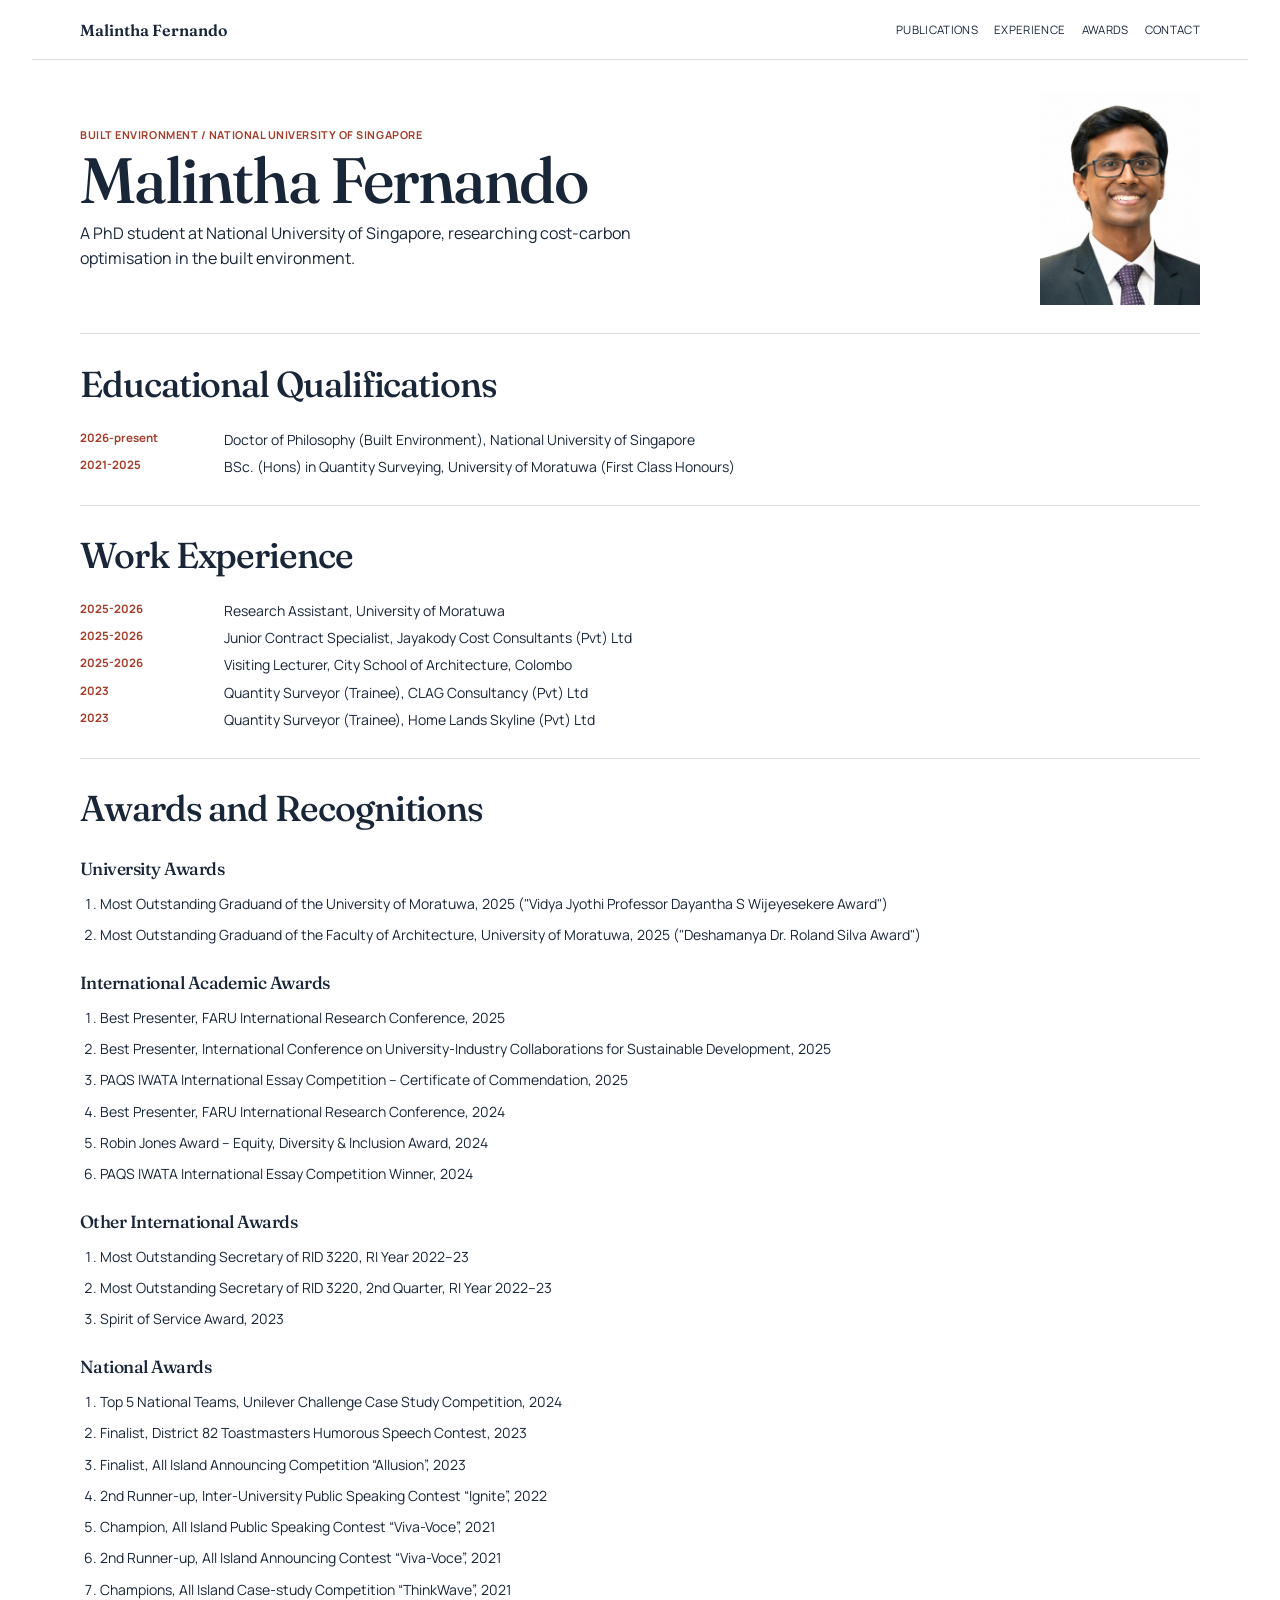
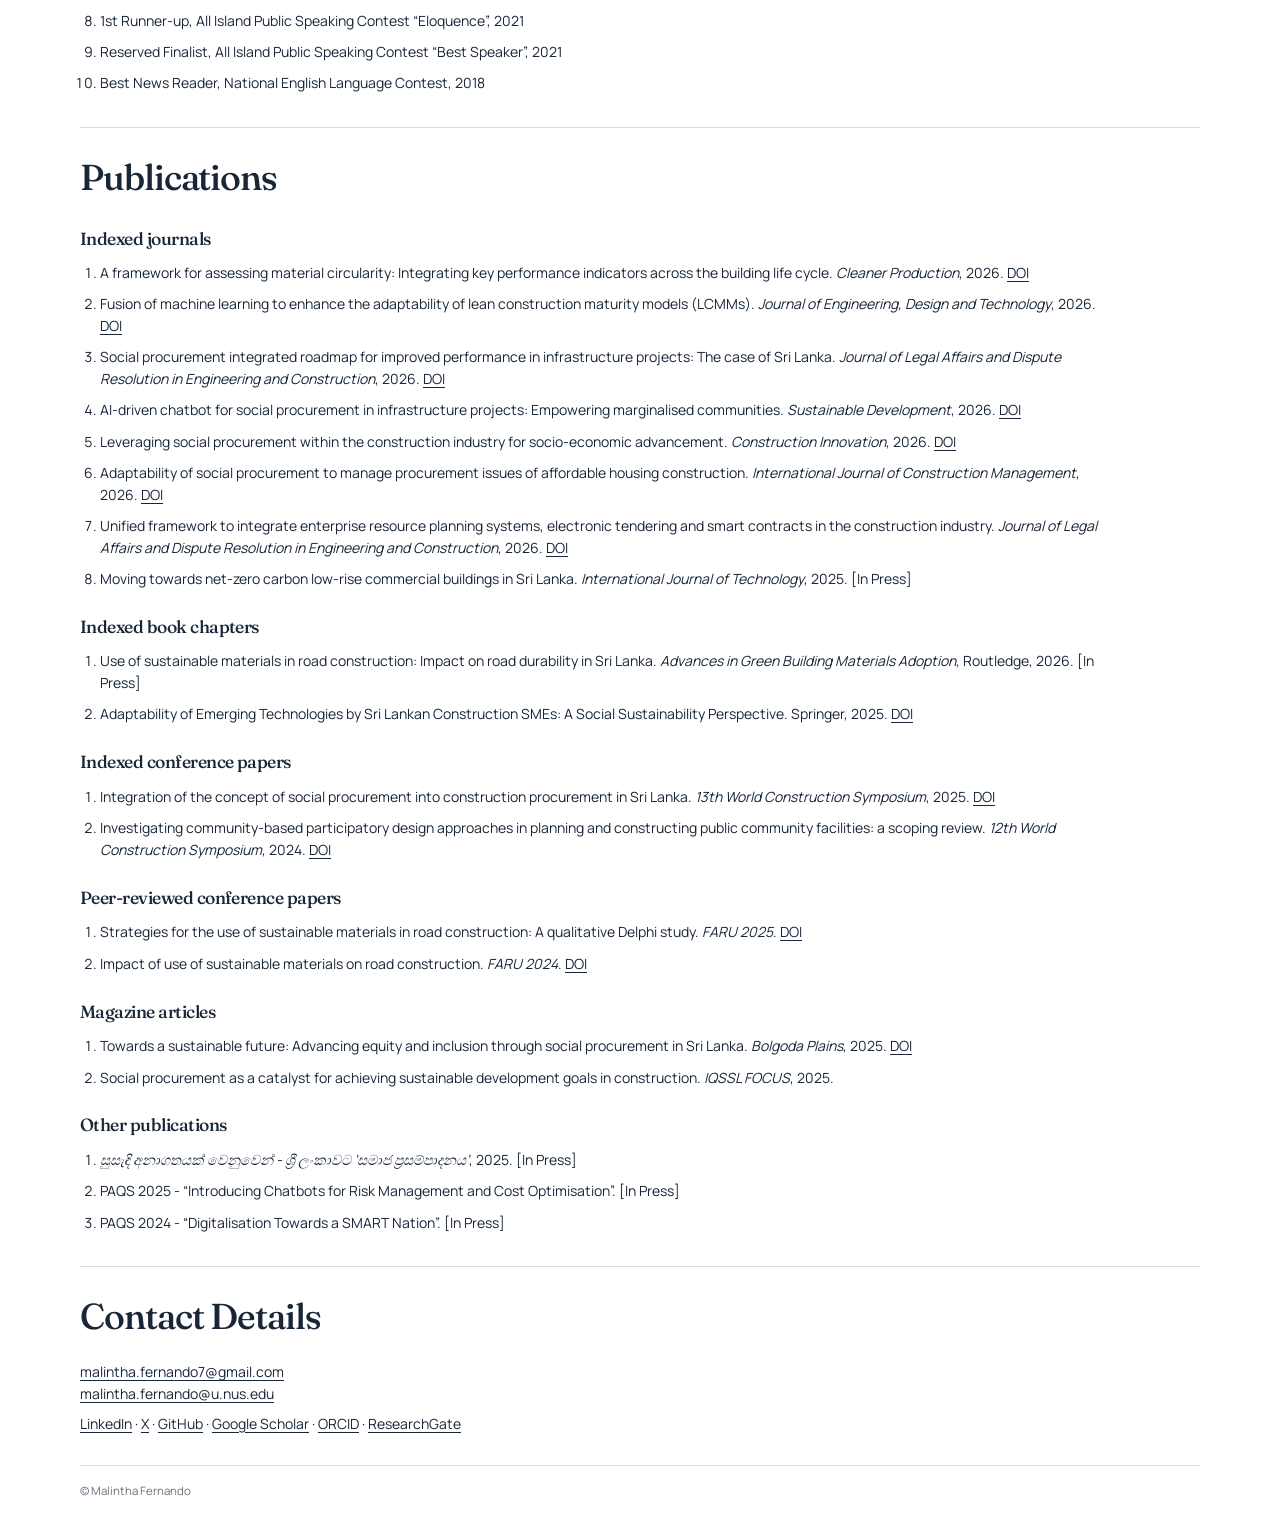
==== commit bcdc3dd4: "Refactor awards section for improved structure" ====
--- a/index.html
+++ b/index.html
@@ -8,86 +8,85 @@
 <section id="experience"><h2>Work Experience</h2><dl><dt>2025-2026</dt><dd>Research Assistant, University of Moratuwa</dd><dt>2025-2026</dt><dd>Junior Contract Specialist, Jayakody Cost Consultants (Pvt) Ltd</dd><dt>2025-2026</dt><dd>Visiting Lecturer, City School of Architecture, Colombo</dd><dt>2023</dt><dd>Quantity Surveyor (Trainee), CLAG Consultancy (Pvt) Ltd</dd><dt>2023</dt><dd>Quantity Surveyor (Trainee), Home Lands Skyline (Pvt) Ltd</dd></dl></section>
 
 <section id="awards">
-  <div class="section-heading">
-    <h2>Awards and Recognitions</h2>
-  </div>
-  <div class="awards-content">
-    <div class="award-category">
-      <h3>Awards Received at the General Convocation of University of Moratuwa 2025</h3>
-      <ul>
-        <li>Most Outstanding Graduand of University of Moratuwa, 2025 ("Vidya Jyothi Professor Dayantha S Wijeyesekere Award")</li>
-        <li>Most Outstanding Graduand of the Faculty of Architecture, University of Moratuwa, 2025 ("Deshamanya Dr. Roland Silva Award")</li>
-      </ul>
-    </div>
+  <h2>Awards and Recognitions</h2>
+  <h3>University Awards</h3>
+  <ol>
+    <li>
+      Most Outstanding Graduand of the University of Moratuwa, 2025 ("Vidya Jyothi Professor Dayantha S Wijeyesekere Award")
+    </li>
+    <li>
+      Most Outstanding Graduand of the Faculty of Architecture, University of Moratuwa, 2025 ("Deshamanya Dr. Roland Silva Award")
+    </li>
+  </ol>
 
-    <div class="award-category">
-      <h3>International Academic Awards</h3>
-      <ul>
-        <li>Best Presenter, FARU International Research Conference, 2025</li>
-        <li>
-          Best Presenter, International Conference on University-Industry
-          Collaborations for Sustainable Development, 2025
-        </li>
-        <li>
-          PAQS IWATA International Essay Competition –
-          Certificate of Commendation, 2025
-        </li>
-        <li>Best Presenter, FARU International Research Conference, 2024</li>
-        <li>Robin Jones Award – Equity, Diversity &amp; Inclusion Award, 2024</li>
-        <li>PAQS IWATA International Essay Competition Winner, 2024</li>
-      </ul>
-    </div>
+  <h3>International Academic Awards</h3>
+  <ol>
+    <li>
+      Best Presenter, FARU International Research Conference, 2025
+    </li>
+    <li>
+      Best Presenter, International Conference on University-Industry Collaborations for Sustainable Development, 2025
+    </li>
+    <li>
+      PAQS IWATA International Essay Competition – Certificate of Commendation, 2025
+    </li>
+    <li>
+      Best Presenter, FARU International Research Conference, 2024
+    </li>
+    <li>
+      Robin Jones Award – Equity, Diversity &amp; Inclusion Award, 2024
+    </li>
+    <li>
+      PAQS IWATA International Essay Competition Winner, 2024
+    </li>
+  </ol>
 
-    <div class="award-category">
-      <h3>Other International Awards</h3>
-      <ul>
-        <li>
-          Most Outstanding Secretary of RID 3220, RI Year 2022–23
-        </li>
-        <li>
-          Most Outstanding Secretary of RID 3220, 2nd Quarter,
-          RI Year 2022–23
-        </li>
-        <li>Spirit of Service Award, 2023</li>
-      </ul>
-    </div>
+  <h3>Other International Awards</h3>
+  <ol>
+    <li>
+      Most Outstanding Secretary of RID 3220, RI Year 2022–23
+    </li>
+    <li>
+      Most Outstanding Secretary of RID 3220, 2nd Quarter, RI Year 2022–23
+    </li>
+    <li>
+      Spirit of Service Award, 2023
+    </li>
+  </ol>
 
-    <div class="award-category">
-      <h3>National Awards</h3>
-      <ul>
-        <li>
-          Top 5 National Teams, Unilever Challenge Case Study Competition, 2024
-        </li>
-        <li>
-          Finalist, District 82 Toastmasters Humorous Speech Contest, 2023
-        </li>
-        <li>
-          Finalist, All Island Announcing Competition “Allusion”, 2023
-        </li>
-        <li>
-          2nd Runner-up, Inter-University Public Speaking Contest “Ignite”, 2022
-        </li>
-        <li>
-          Champion, All Island Public Speaking Contest “Viva-Voce”, 2021
-        </li>
-        <li>
-          2nd Runner-up, All Island Announcing Contest “Viva-Voce”, 2021
-        </li>
-        <li>
-          Champions, All Island Case-study Competition “ThinkWave”, 2021
-        </li>
-        <li>
-          1st Runner-up, All Island Public Speaking Contest “Eloquence”, 2021
-        </li>
-        <li>
-          Reserved Finalist, All Island Public Speaking Contest
-          “Best Speaker”, 2021
-        </li>
-        <li>Best News Reader, National English Language Contest, 2018</li>
-      </ul>
-    </div>
-
-  </div>
+  <h3>National Awards</h3>
+  <ol>
+    <li>
+      Top 5 National Teams, Unilever Challenge Case Study Competition, 2024
+    </li>
+    <li>
+      Finalist, District 82 Toastmasters Humorous Speech Contest, 2023
+    </li>
+    <li>
+      Finalist, All Island Announcing Competition “Allusion”, 2023
+    </li>
+    <li>
+      2nd Runner-up, Inter-University Public Speaking Contest “Ignite”, 2022
+    </li>
+    <li>
+      Champion, All Island Public Speaking Contest “Viva-Voce”, 2021
+    </li>
+    <li>
+      2nd Runner-up, All Island Announcing Contest “Viva-Voce”, 2021
+    </li>
+    <li>
+      Champions, All Island Case-study Competition “ThinkWave”, 2021
+    </li>
+    <li>
+      1st Runner-up, All Island Public Speaking Contest “Eloquence”, 2021
+    </li>
+    <li>
+      Reserved Finalist, All Island Public Speaking Contest “Best Speaker”, 2021
+    </li>
+    <li>
+      Best News Reader, National English Language Contest, 2018
+    </li>
+  </ol>
 </section>
   
 <section id="publications"><h2>Publications</h2><h3>Indexed journals</h3><ol><li>A framework for assessing material circularity: Integrating key performance indicators across the building life cycle. <em>Cleaner Production</em>, 2026. <a href="https://doi.org/10.1016/j.jclepro.2026.148571">DOI</a></li><li>Fusion of machine learning to enhance the adaptability of lean construction maturity models (LCMMs). <em>Journal of Engineering, Design and Technology</em>, 2026. <a href="https://doi.org/10.1108/JEDT-11-2025-0680">DOI</a></li><li>Social procurement integrated roadmap for improved performance in infrastructure projects: The case of Sri Lanka. <em>Journal of Legal Affairs and Dispute Resolution in Engineering and Construction</em>, 2026. <a href="https://doi.org/10.1061/JLADAH/LADR-1607">DOI</a></li><li>AI-driven chatbot for social procurement in infrastructure projects: Empowering marginalised communities. <em>Sustainable Development</em>, 2026. <a href="https://doi.org/10.1002/sd.70827">DOI</a></li><li>Leveraging social procurement within the construction industry for socio-economic advancement. <em>Construction Innovation</em>, 2026. <a href="https://doi.org/10.1108/CI-05-2025-0207">DOI</a></li><li>Adaptability of social procurement to manage procurement issues of affordable housing construction. <em>International Journal of Construction Management</em>, 2026. <a href="https://doi.org/10.1080/15623599.2026.2648077">DOI</a></li><li>Unified framework to integrate enterprise resource planning systems, electronic tendering and smart contracts in the construction industry. <em>Journal of Legal Affairs and Dispute Resolution in Engineering and Construction</em>, 2026. <a href="https://doi.org/10.1061/JLADAH/LADR-1449">DOI</a></li><li>Moving towards net-zero carbon low-rise commercial buildings in Sri Lanka. <em>International Journal of Technology</em>, 2025. [In Press]</li></ol>
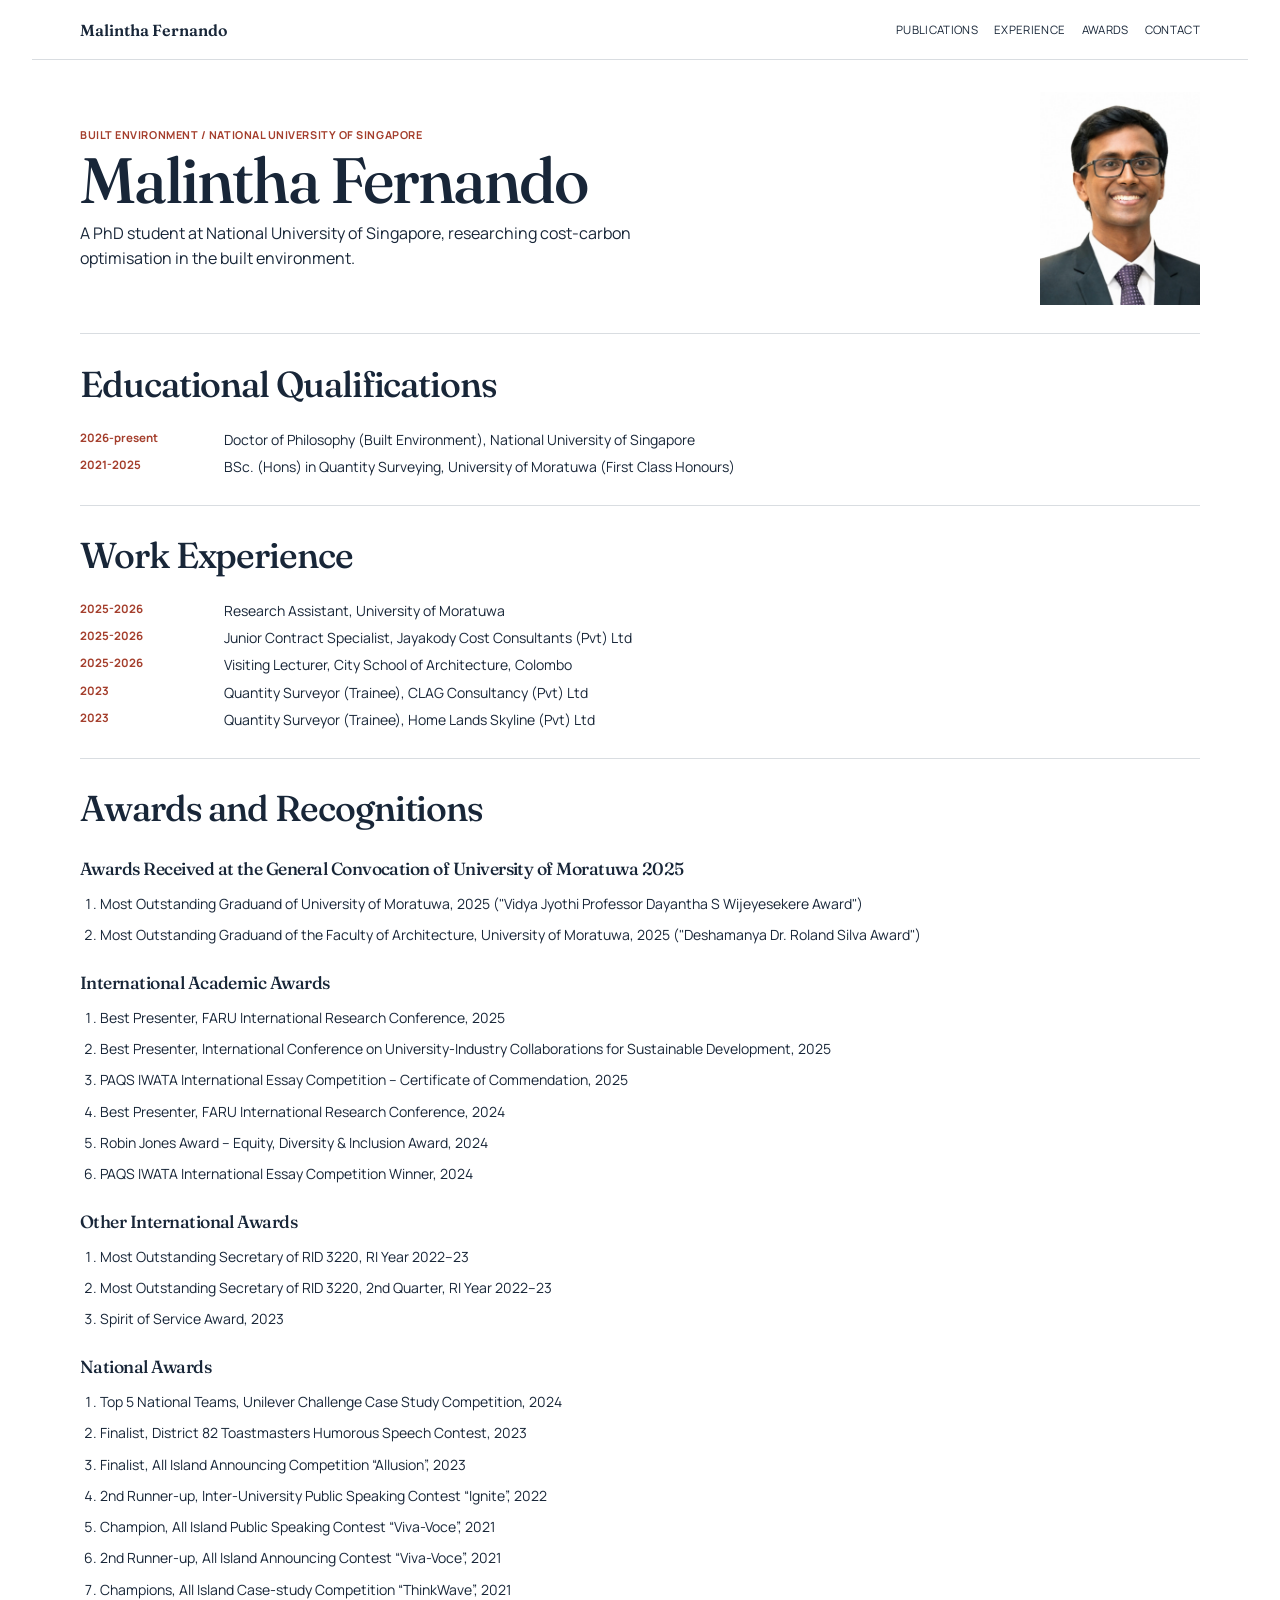
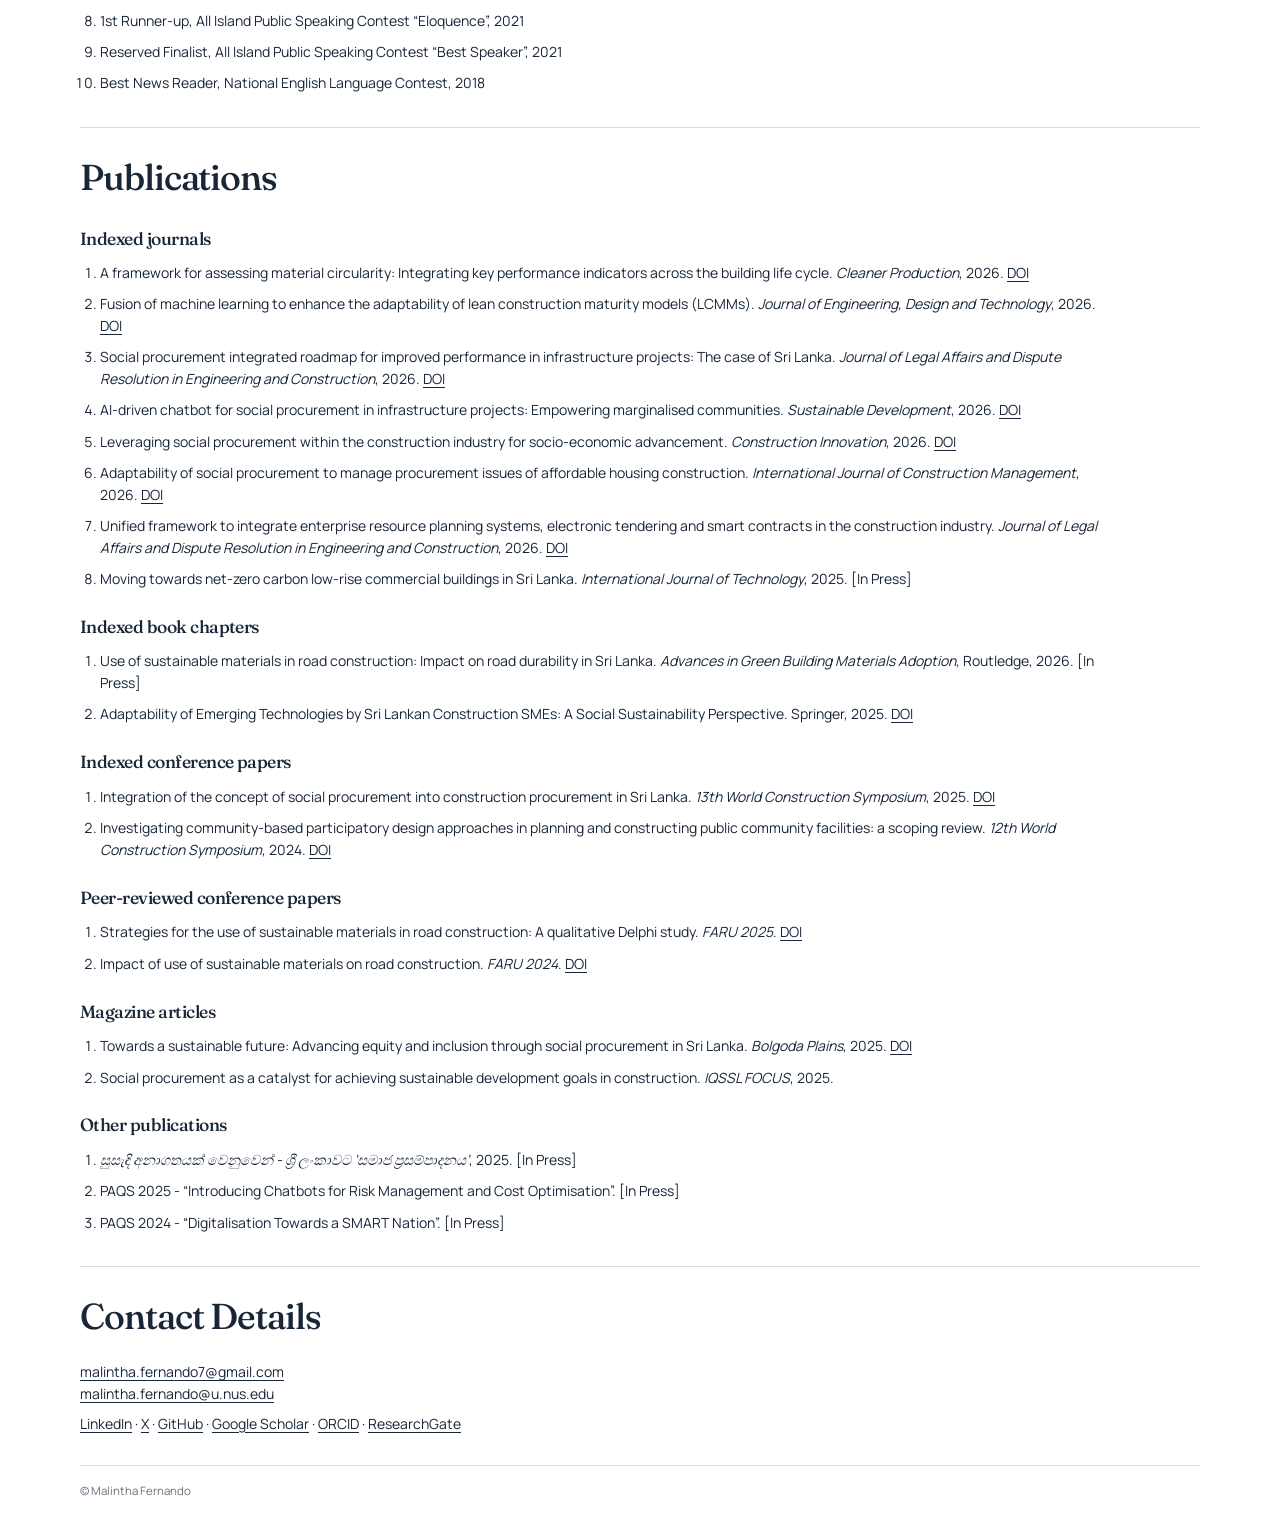
==== commit 7d474086: "Update awards section heading and formatting" ====
--- a/index.html
+++ b/index.html
@@ -9,10 +9,10 @@
 
 <section id="awards">
   <h2>Awards and Recognitions</h2>
-  <h3>University Awards</h3>
+  <h3>Awards Received at the General Convocation of University of Moratuwa 2025</h3>
   <ol>
     <li>
-      Most Outstanding Graduand of the University of Moratuwa, 2025 ("Vidya Jyothi Professor Dayantha S Wijeyesekere Award")
+      Most Outstanding Graduand of University of Moratuwa, 2025 ("Vidya Jyothi Professor Dayantha S Wijeyesekere Award")
     </li>
     <li>
       Most Outstanding Graduand of the Faculty of Architecture, University of Moratuwa, 2025 ("Deshamanya Dr. Roland Silva Award")
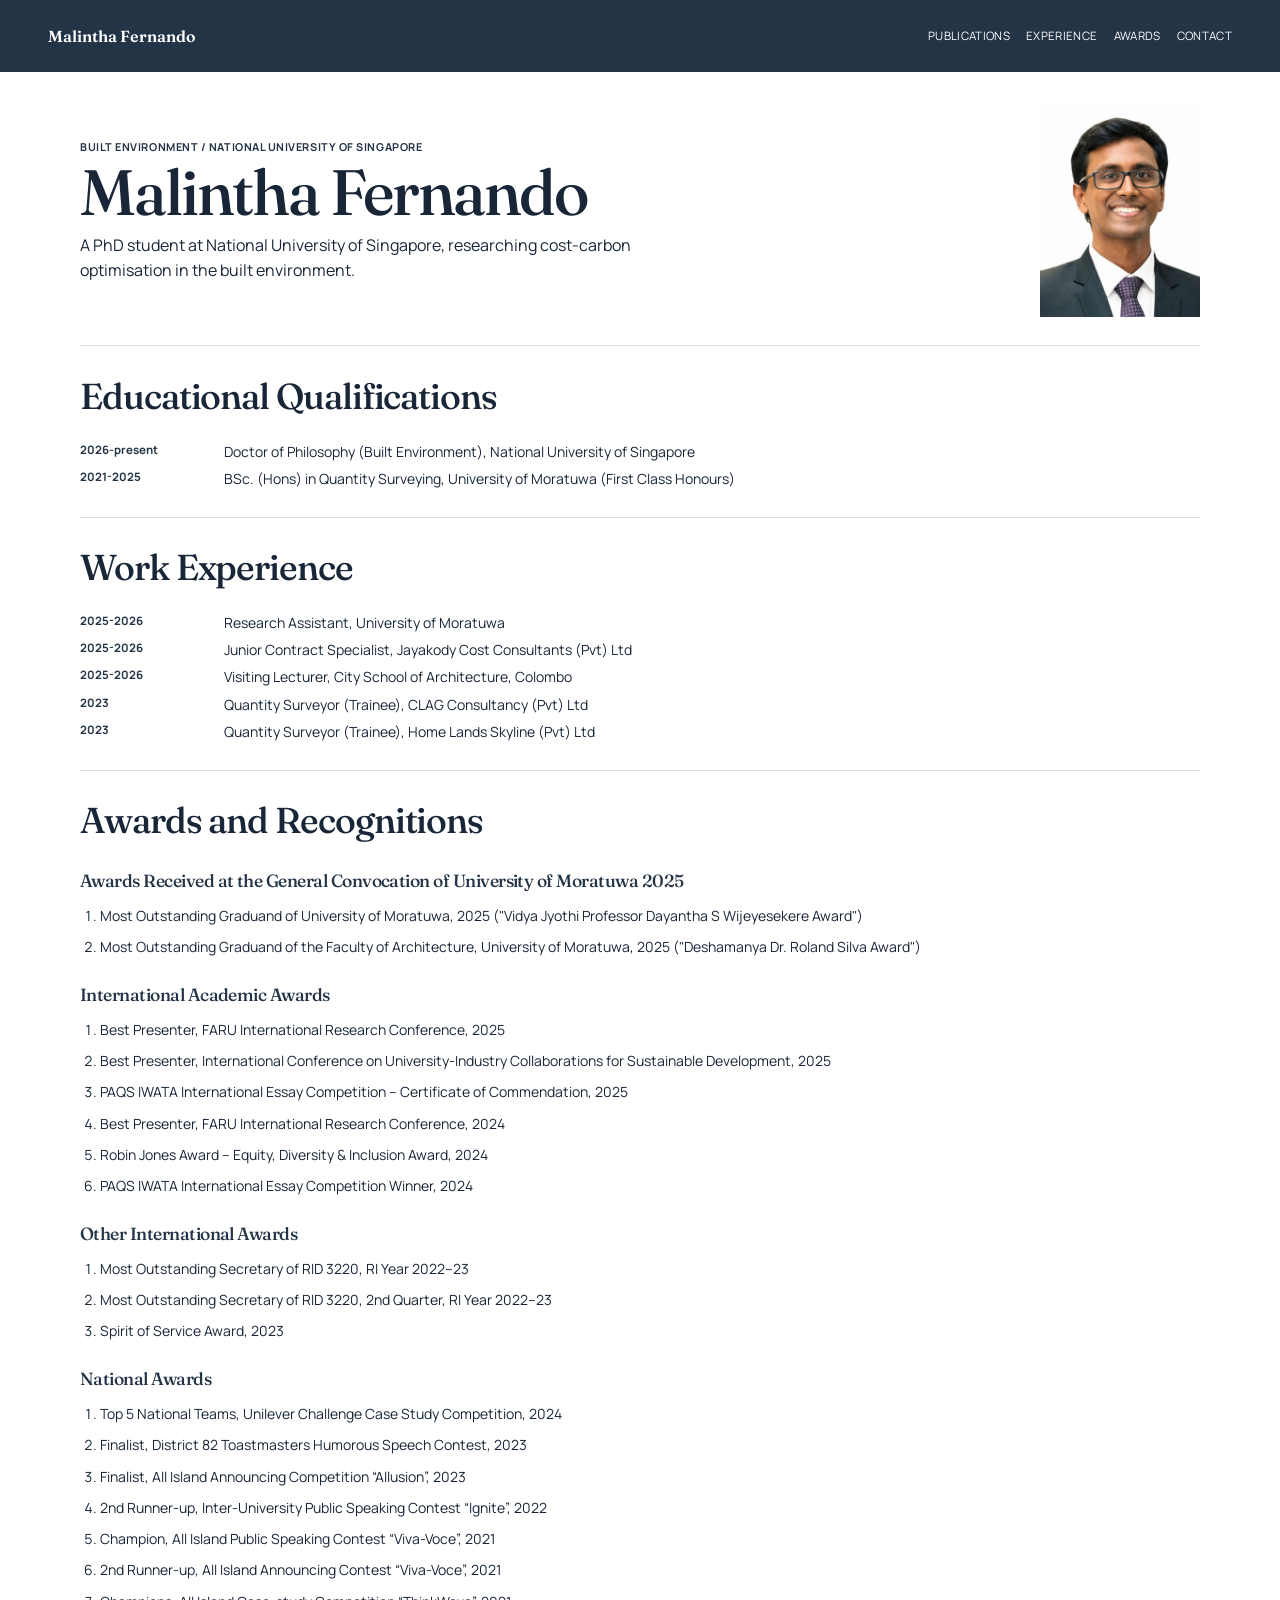
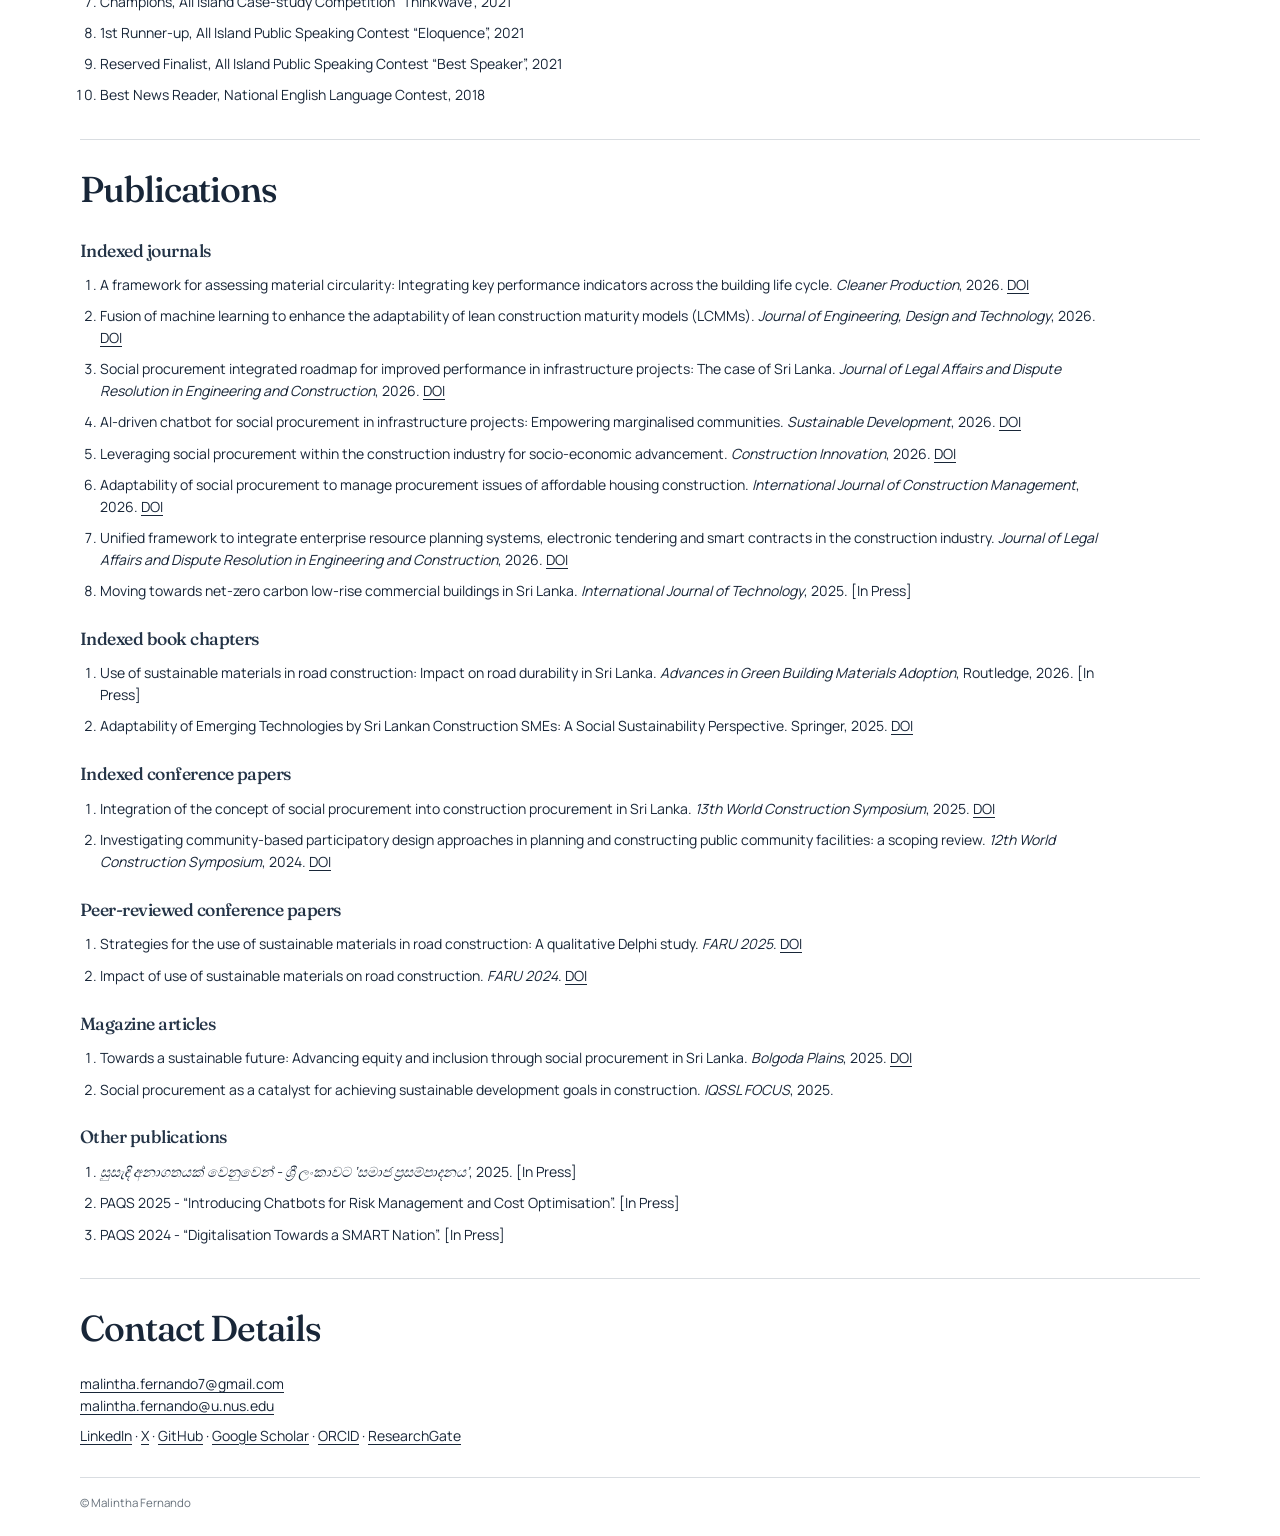
==== commit 0ffa408e: "Update publications section in index.html" ====
--- a/index.html
+++ b/index.html
@@ -89,7 +89,7 @@
   </ol>
 </section>
   
-<section id="publications"><h2>Publications</h2><h3>Indexed journals</h3><ol><li>A framework for assessing material circularity: Integrating key performance indicators across the building life cycle. <em>Cleaner Production</em>, 2026. <a href="https://doi.org/10.1016/j.jclepro.2026.148571">DOI</a></li><li>Fusion of machine learning to enhance the adaptability of lean construction maturity models (LCMMs). <em>Journal of Engineering, Design and Technology</em>, 2026. <a href="https://doi.org/10.1108/JEDT-11-2025-0680">DOI</a></li><li>Social procurement integrated roadmap for improved performance in infrastructure projects: The case of Sri Lanka. <em>Journal of Legal Affairs and Dispute Resolution in Engineering and Construction</em>, 2026. <a href="https://doi.org/10.1061/JLADAH/LADR-1607">DOI</a></li><li>AI-driven chatbot for social procurement in infrastructure projects: Empowering marginalised communities. <em>Sustainable Development</em>, 2026. <a href="https://doi.org/10.1002/sd.70827">DOI</a></li><li>Leveraging social procurement within the construction industry for socio-economic advancement. <em>Construction Innovation</em>, 2026. <a href="https://doi.org/10.1108/CI-05-2025-0207">DOI</a></li><li>Adaptability of social procurement to manage procurement issues of affordable housing construction. <em>International Journal of Construction Management</em>, 2026. <a href="https://doi.org/10.1080/15623599.2026.2648077">DOI</a></li><li>Unified framework to integrate enterprise resource planning systems, electronic tendering and smart contracts in the construction industry. <em>Journal of Legal Affairs and Dispute Resolution in Engineering and Construction</em>, 2026. <a href="https://doi.org/10.1061/JLADAH/LADR-1449">DOI</a></li><li>Moving towards net-zero carbon low-rise commercial buildings in Sri Lanka. <em>International Journal of Technology</em>, 2025. [In Press]</li></ol>
+<section id="publications"><h2>Publications</h2><h3>Indexed journals</h3><ol><li>A framework for assessing material circularity: Integrating key performance indicators across the building life cycle. <em>Cleaner Production</em>, 2026. <a href="https://doi.org/10.1016/j.jclepro.2026.148571">DOI</a></li><li>Fusion of machine learning to enhance the adaptability of lean construction maturity models (LCMMs). <em>Journal of Engineering, Design and Technology</em>, 2026. <a href="https://doi.org/10.1108/JEDT-11-2025-0680">DOI</a></li><li>Social procurement integrated roadmap for improved performance in infrastructure projects: The case of Sri Lanka. <em>Journal of Legal Affairs and Dispute Resolution in Engineering and Construction</em>, 2026. <a href="https://doi.org/10.1061/JLADAH.LADR-1607">DOI</a></li><li>AI-driven chatbot for social procurement in infrastructure projects: Empowering marginalised communities. <em>Sustainable Development</em>, 2026. <a href="https://doi.org/10.1002/sd.70827">DOI</a></li><li>Leveraging social procurement within the construction industry for socio-economic advancement. <em>Construction Innovation</em>, 2026. <a href="https://doi.org/10.1108/CI-05-2025-0207">DOI</a></li><li>Adaptability of social procurement to manage procurement issues of affordable housing construction. <em>International Journal of Construction Management</em>, 2026. <a href="https://doi.org/10.1080/15623599.2026.2648077">DOI</a></li><li>Unified framework to integrate enterprise resource planning systems, electronic tendering and smart contracts in the construction industry. <em>Journal of Legal Affairs and Dispute Resolution in Engineering and Construction</em>, 2026. <a href="https://doi.org/10.1061/JLADAH.LADR-1449">DOI</a></li><li>Moving towards net-zero carbon low-rise commercial buildings in Sri Lanka. <em>International Journal of Technology</em>, 2025. [In Press]</li></ol>
 <h3>Indexed book chapters</h3><ol><li>Use of sustainable materials in road construction: Impact on road durability in Sri Lanka. <em>Advances in Green Building Materials Adoption</em>, Routledge, 2026. [In Press]</li><li>Adaptability of Emerging Technologies by Sri Lankan Construction SMEs: A Social Sustainability Perspective. Springer, 2025. <a href="https://doi.org/10.1007/978-981-95-2932-2_5">DOI</a></li></ol>
 <h3>Indexed conference papers</h3><ol><li>Integration of the concept of social procurement into construction procurement in Sri Lanka. <em>13th World Construction Symposium</em>, 2025. <a href="https://doi.org/10.31705/WCS.2025.68">DOI</a></li><li>Investigating community-based participatory design approaches in planning and constructing public community facilities: a scoping review. <em>12th World Construction Symposium</em>, 2024. <a href="https://doi.org/10.31705/wcs.2024.52">DOI</a></li></ol>
 <h3>Peer-reviewed conference papers</h3><ol><li>Strategies for the use of sustainable materials in road construction: A qualitative Delphi study. <em>FARU 2025</em>. <a href="https://doi.org/10.31705/FARU.2025.17">DOI</a></li><li>Impact of use of sustainable materials on road construction. <em>FARU 2024</em>. <a href="https://doi.org/10.31705/faru.2024.4">DOI</a></li></ol>
--- a/style.css
+++ b/style.css
@@ -1,7 +1,8 @@
 :root {
   --ink: #182638;
+  --blue-grey: #243447;
   --line: #d9dde1;
-  --accent: #a43e2c;
+  --light-blue-grey: #eef1f4;
   --serif: "Fraunces", Georgia, serif;
   --sans: "Manrope", Arial, sans-serif;
   --pad: clamp(1rem, 4vw, 3rem);
@@ -27,28 +28,45 @@
 }
 
 a:hover {
-  color: var(--accent);
-}
-
-.page-shell,
-.site-header {
+  color: var(--blue-grey);
+}
+
+/* =========================
+   PAGE LAYOUT
+   ========================= */
+
+.page-shell {
   max-width: 76rem;
   margin: auto;
   padding-inline: var(--pad);
 }
 
+/* =========================
+   TOP TITLE / NAVIGATION BAR
+   ========================= */
+
 .site-header {
-  min-height: 3.75rem;
+  max-width: none;
+  min-height: 4.5rem;
+  padding-inline: var(--pad);
   display: flex;
   align-items: center;
   justify-content: space-between;
   gap: 1rem;
-  border-bottom: 1px solid var(--line);
+
+  background: var(--blue-grey);
+  color: #ffffff;
+  border-bottom: none;
 }
 
 .site-name {
   font: 600 1rem var(--serif);
   text-decoration: none;
+  color: #ffffff;
+}
+
+.site-name:hover {
+  color: #ffffff;
 }
 
 nav {
@@ -58,11 +76,20 @@
 }
 
 nav a {
+  color: #ffffff;
   font-size: .72rem;
   text-decoration: none;
   text-transform: uppercase;
   letter-spacing: .03em;
 }
+
+nav a:hover {
+  color: #dce3e9;
+}
+
+/* =========================
+   HERO
+   ========================= */
 
 .hero {
   display: grid;
@@ -81,7 +108,7 @@
 
 .eyebrow {
   margin: 0 0 .4rem;
-  color: var(--accent);
+  color: var(--blue-grey);
   font-size: .68rem;
   font-weight: 700;
   text-transform: uppercase;
@@ -108,6 +135,10 @@
   font-size: 1rem;
 }
 
+/* =========================
+   SECTIONS
+   ========================= */
+
 section {
   padding: 1.4rem 0;
   border-bottom: 1px solid var(--line);
@@ -116,11 +147,13 @@
 h2 {
   margin: 0 0 1rem;
   font-size: clamp(1.65rem, 3vw, 2.25rem);
+  color: var(--ink);
 }
 
 h3 {
   margin: 1.15rem 0 .35rem;
   font-size: 1.1rem;
+  color: var(--blue-grey);
 }
 
 ol,
@@ -144,7 +177,7 @@
 dt {
   font-size: .72rem;
   font-weight: 700;
-  color: var(--accent);
+  color: var(--blue-grey);
 }
 
 dd {
@@ -188,7 +221,9 @@
   transform: scale(1.03);
 }
 
-/* Awards categories */
+/* =========================
+   AWARDS CONTENT
+   ========================= */
 
 .awards-content {
   max-width: 900px;
@@ -203,17 +238,24 @@
   margin: 0 0 .7rem;
   padding-bottom: .5rem;
   border-bottom: 1px solid var(--line);
+  color: var(--blue-grey);
 }
 
 .award-category ul {
   margin-top: .5rem;
 }
 
-/* Contact */
+/* =========================
+   CONTACT
+   ========================= */
 
 #contact p {
   margin: .5rem 0;
 }
+
+/* =========================
+   FOOTER
+   ========================= */
 
 footer {
   padding-top: 1rem !important;
@@ -227,6 +269,7 @@
    ========================= */
 
 @media (max-width: 600px) {
+
   .site-header {
     align-items: start;
     padding-block: .8rem;
@@ -255,6 +298,7 @@
   }
 
   /* Stack award images on small screens */
+
   .awards-gallery {
     flex-direction: column;
     max-width: 500px;
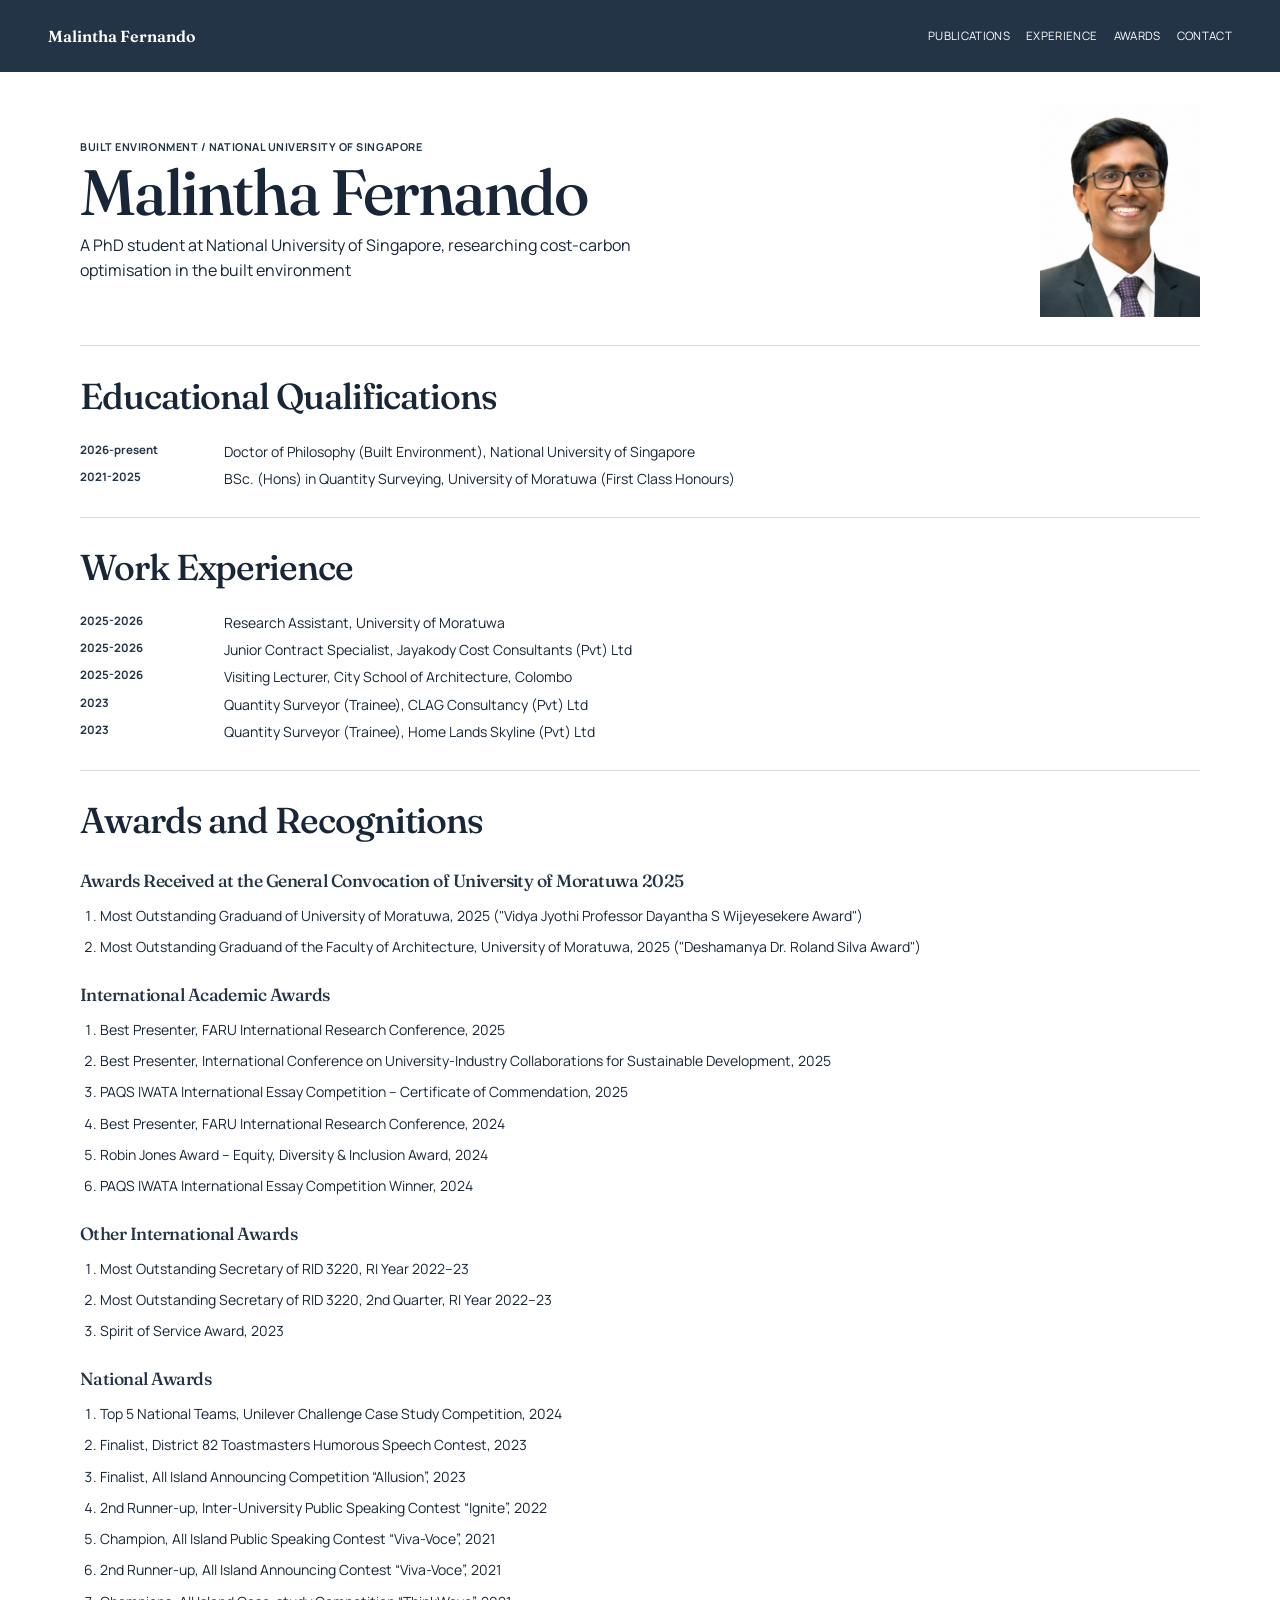
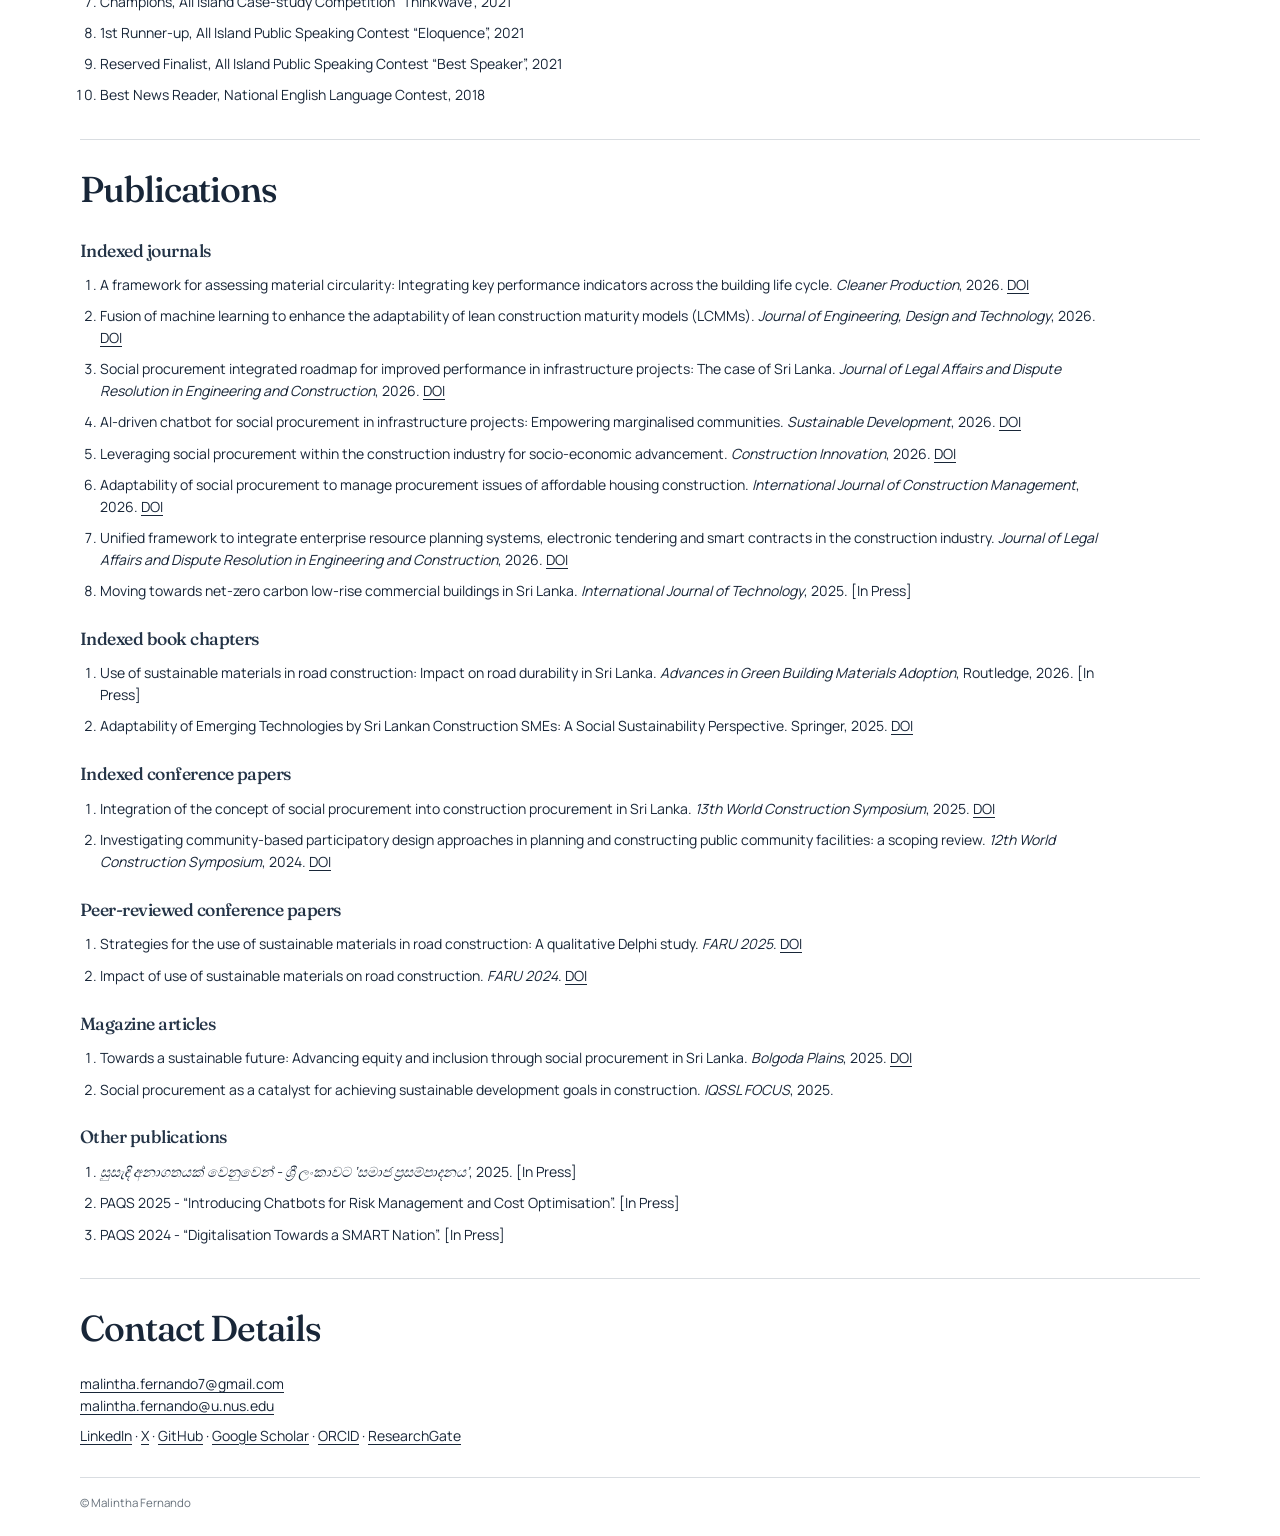
==== commit 402c71cf: "Update index.html" ====
--- a/index.html
+++ b/index.html
@@ -1,9 +1,68 @@
 <!doctype html>
-<html lang="en"><head><meta charset="UTF-8" /><meta name="viewport" content="width=device-width, initial-scale=1.0" /><meta name="description" content="Malintha Fernando, PhD student at the National University of Singapore." /><title>Malintha Fernando</title><link rel="preconnect" href="https://fonts.googleapis.com" /><link rel="preconnect" href="https://fonts.gstatic.com" crossorigin /><link href="https://fonts.googleapis.com/css2?family=Fraunces:opsz,wght@9..144,500;9..144,600&family=Manrope:wght@400;500;600;700&display=swap" rel="stylesheet" /><link rel="stylesheet" href="style.css" /></head>
-<body><header class="site-header"><a class="site-name" href="#top">Malintha Fernando</a><nav aria-label="Primary navigation"><a href="#publications">Publications</a><a href="#experience">Experience</a><a href="#awards">Awards</a><a href="#contact">Contact</a></nav></header>
-<main id="top" class="page-shell"><section class="hero"><div><p class="eyebrow">Built Environment / National University of Singapore</p><h1>Malintha Fernando</h1><p>A PhD student at National University of Singapore, researching cost-carbon optimisation in the built environment.</p></div><img src="assets/Photograph-Malintha%20Fernando.jpeg" alt="Portrait of Malintha Fernando" /></section>
+<html lang="en">
+<head>
+  <meta charset="UTF-8" />
+  <meta name="viewport" content="width=device-width, initial-scale=1.0" />
 
-<section id="experience"><h2>Educational Qualifications</h2><dl><dt>2026-present</dt><dd>Doctor of Philosophy (Built Environment), National University of Singapore</dd><dt>2021-2025</dt><dd>BSc. (Hons) in Quantity Surveying, University of Moratuwa (First Class Honours)</dd></dl></section>
+  <meta
+    name="description"
+    content="Malintha Fernando, PhD student at the National University of Singapore"
+  />
+
+  <title>Malintha Fernando</title>
+
+  <!-- Browser tab icon -->
+  <link rel="icon" type="image/png" href="assets/favicon.png" />
+
+  <!-- Fonts -->
+  <link rel="preconnect" href="https://fonts.googleapis.com" />
+  <link rel="preconnect" href="https://fonts.gstatic.com" crossorigin />
+
+  <link
+    href="https://fonts.googleapis.com/css2?family=Fraunces:opsz,wght@9..144,500;9..144,600&family=Manrope:wght@400;500;600;700&display=swap"
+    rel="stylesheet"
+  />
+
+  <!-- Main stylesheet -->
+  <link rel="stylesheet" href="style.css" />
+</head>
+
+<body>
+
+  <header class="site-header">
+    <a class="site-name" href="#top">Malintha Fernando</a>
+
+    <nav aria-label="Primary navigation">
+      <a href="#publications">Publications</a>
+      <a href="#experience">Experience</a>
+      <a href="#awards">Awards</a>
+      <a href="#contact">Contact</a>
+    </nav>
+  </header>
+
+  <main id="top" class="page-shell">
+
+    <section class="hero">
+      <div>
+        <p class="eyebrow">
+          Built Environment / National University of Singapore
+        </p>
+
+        <h1>Malintha Fernando</h1>
+
+        <p>
+          A PhD student at National University of Singapore, researching
+          cost-carbon optimisation in the built environment
+        </p>
+      </div>
+
+      <img
+        src="assets/Photograph-Malintha%20Fernando.jpeg"
+        alt="Portrait of Malintha Fernando"
+      />
+    </section>
+    
+    <section id="experience"><h2>Educational Qualifications</h2><dl><dt>2026-present</dt><dd>Doctor of Philosophy (Built Environment), National University of Singapore</dd><dt>2021-2025</dt><dd>BSc. (Hons) in Quantity Surveying, University of Moratuwa (First Class Honours)</dd></dl></section>
 
 <section id="experience"><h2>Work Experience</h2><dl><dt>2025-2026</dt><dd>Research Assistant, University of Moratuwa</dd><dt>2025-2026</dt><dd>Junior Contract Specialist, Jayakody Cost Consultants (Pvt) Ltd</dd><dt>2025-2026</dt><dd>Visiting Lecturer, City School of Architecture, Colombo</dd><dt>2023</dt><dd>Quantity Surveyor (Trainee), CLAG Consultancy (Pvt) Ltd</dd><dt>2023</dt><dd>Quantity Surveyor (Trainee), Home Lands Skyline (Pvt) Ltd</dd></dl></section>
 
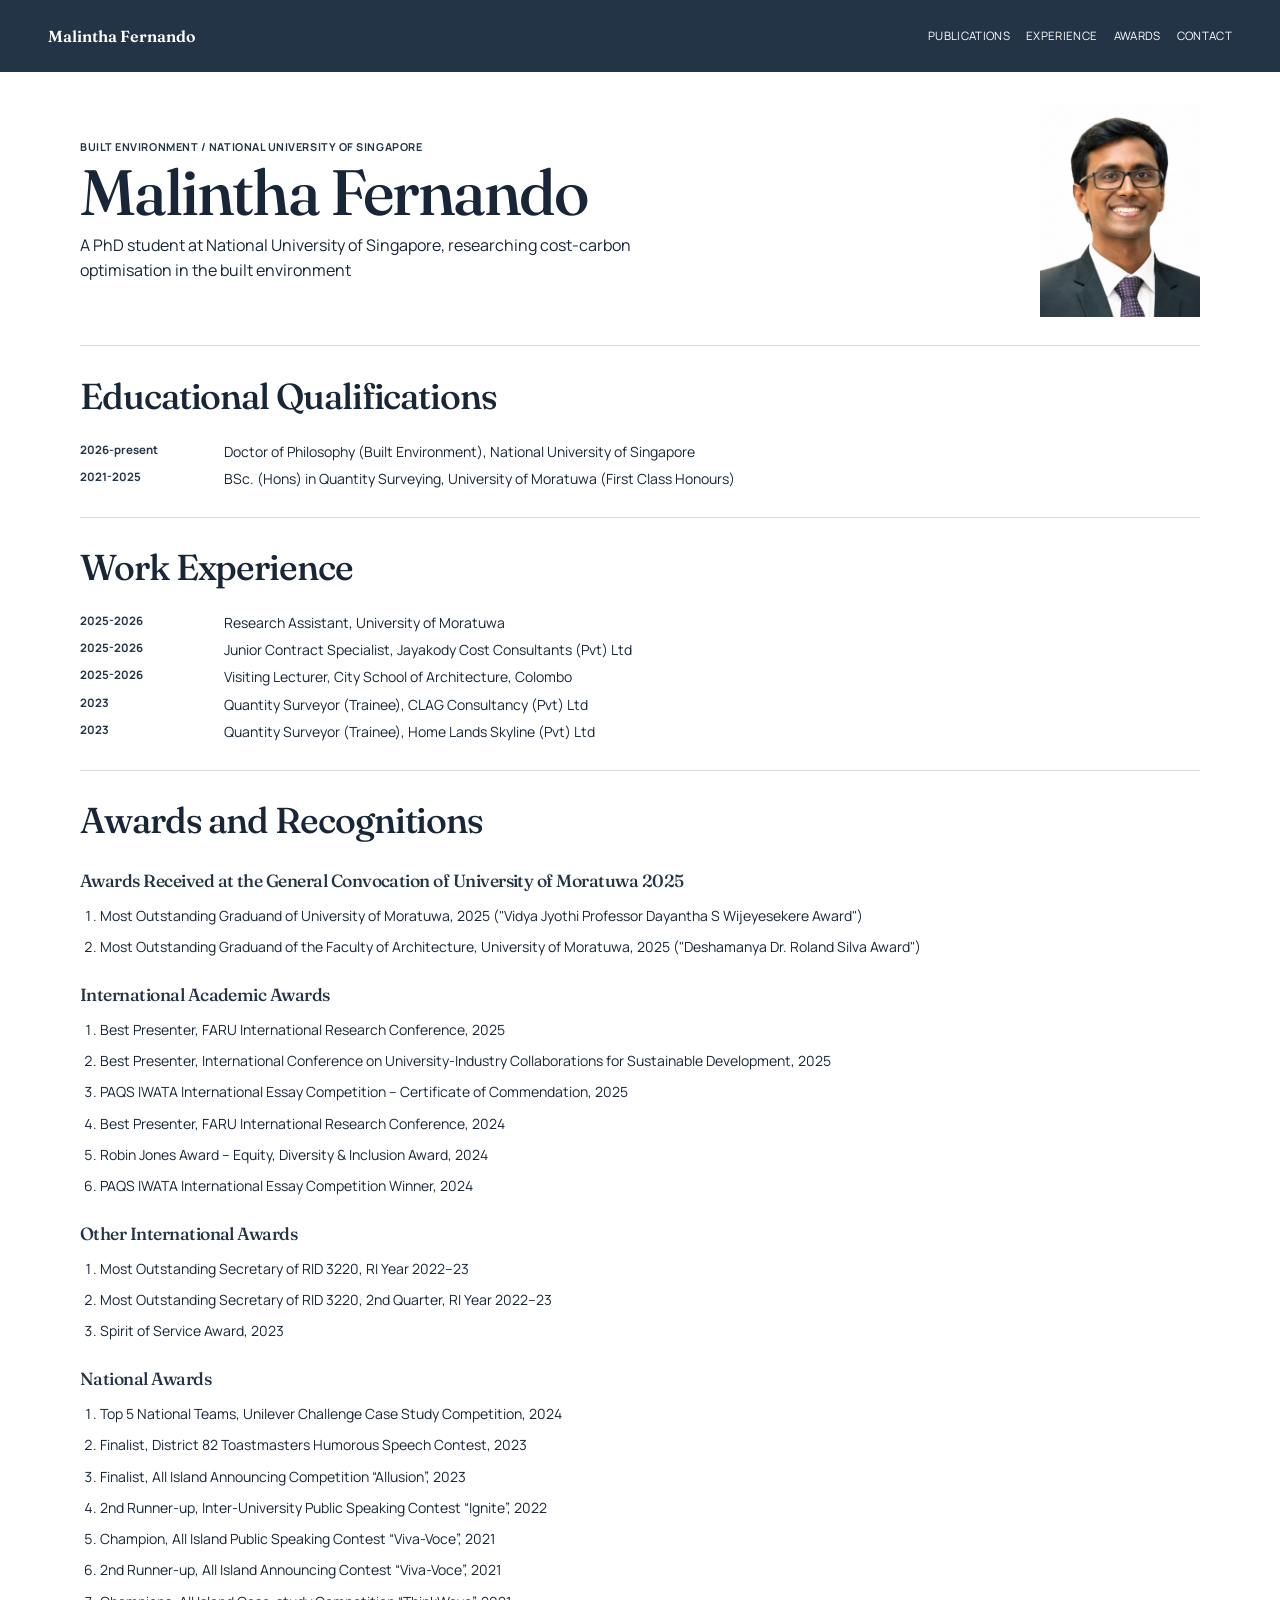
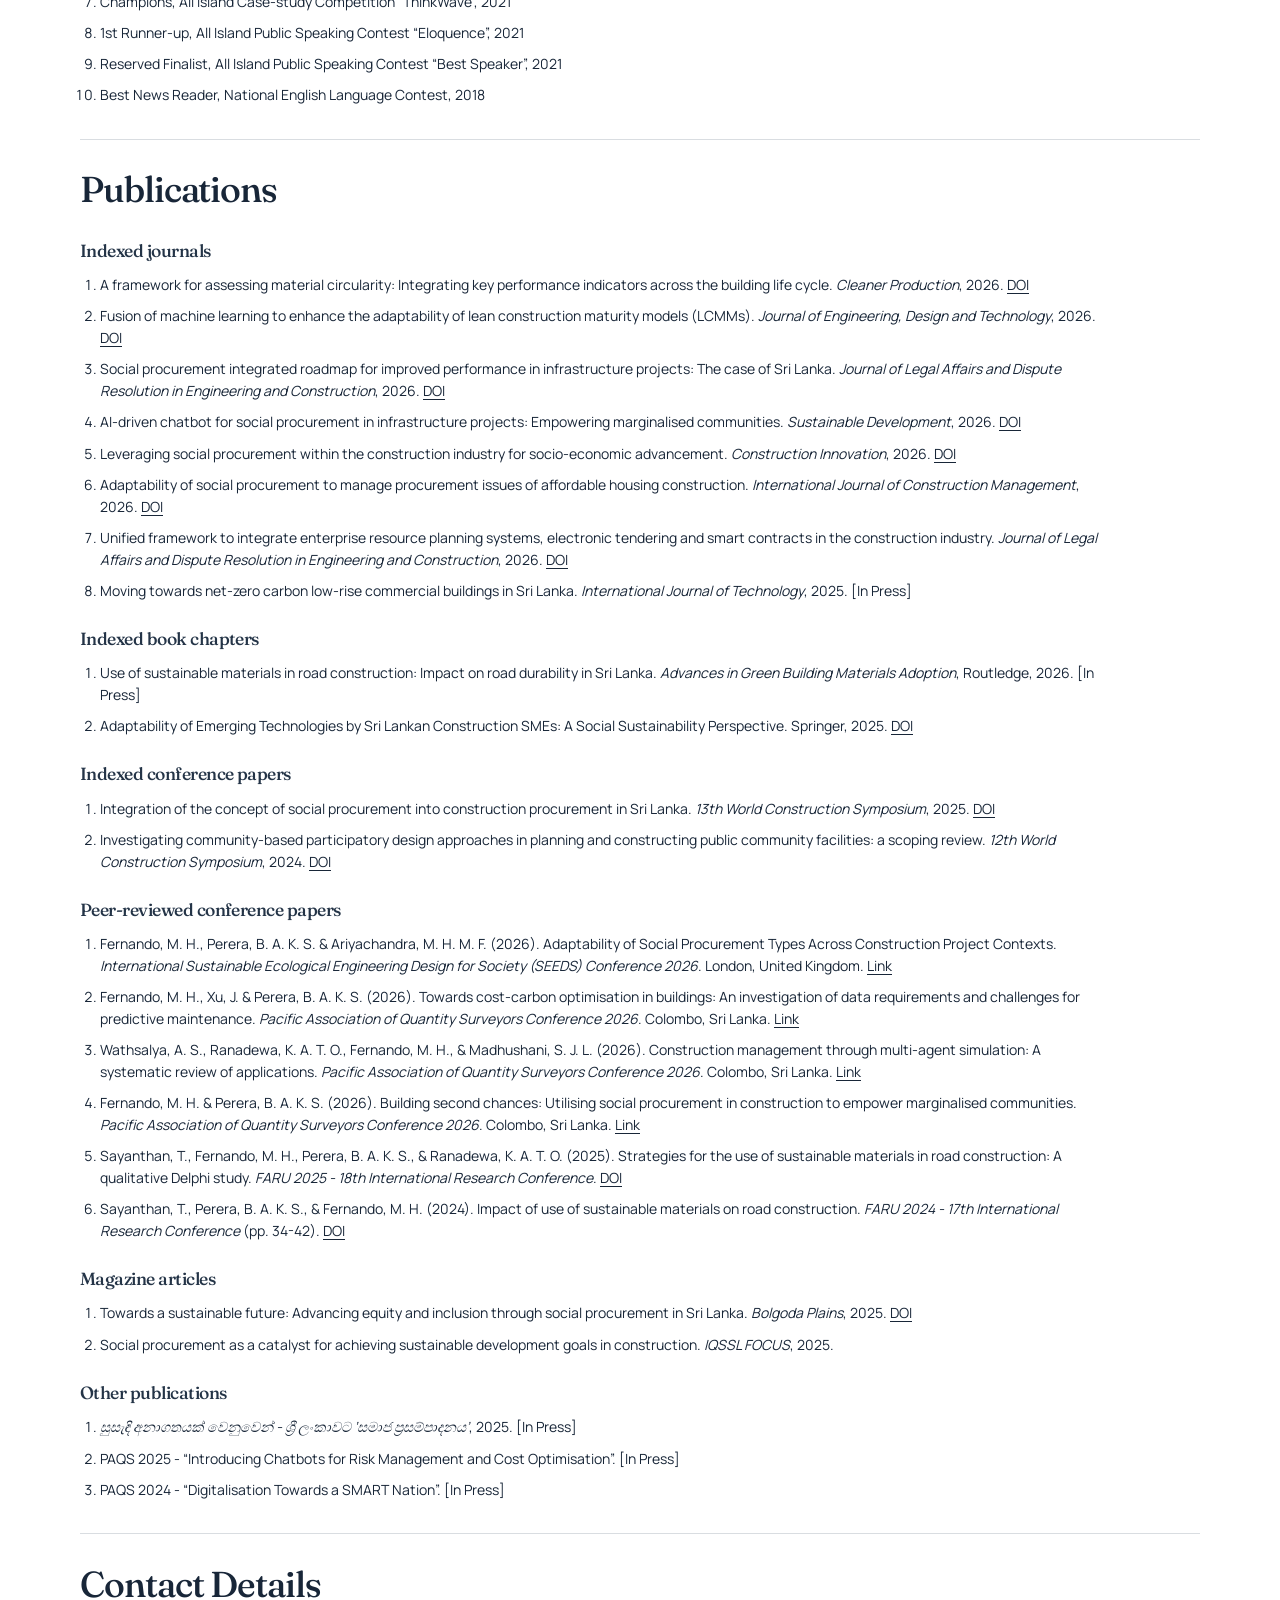
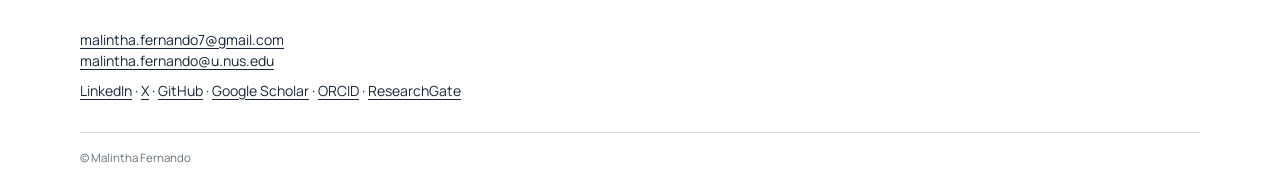
==== commit f3569625: "Add peer-reviewed conference papers section" ====
--- a/index.html
+++ b/index.html
@@ -151,7 +151,7 @@
 <section id="publications"><h2>Publications</h2><h3>Indexed journals</h3><ol><li>A framework for assessing material circularity: Integrating key performance indicators across the building life cycle. <em>Cleaner Production</em>, 2026. <a href="https://doi.org/10.1016/j.jclepro.2026.148571">DOI</a></li><li>Fusion of machine learning to enhance the adaptability of lean construction maturity models (LCMMs). <em>Journal of Engineering, Design and Technology</em>, 2026. <a href="https://doi.org/10.1108/JEDT-11-2025-0680">DOI</a></li><li>Social procurement integrated roadmap for improved performance in infrastructure projects: The case of Sri Lanka. <em>Journal of Legal Affairs and Dispute Resolution in Engineering and Construction</em>, 2026. <a href="https://doi.org/10.1061/JLADAH.LADR-1607">DOI</a></li><li>AI-driven chatbot for social procurement in infrastructure projects: Empowering marginalised communities. <em>Sustainable Development</em>, 2026. <a href="https://doi.org/10.1002/sd.70827">DOI</a></li><li>Leveraging social procurement within the construction industry for socio-economic advancement. <em>Construction Innovation</em>, 2026. <a href="https://doi.org/10.1108/CI-05-2025-0207">DOI</a></li><li>Adaptability of social procurement to manage procurement issues of affordable housing construction. <em>International Journal of Construction Management</em>, 2026. <a href="https://doi.org/10.1080/15623599.2026.2648077">DOI</a></li><li>Unified framework to integrate enterprise resource planning systems, electronic tendering and smart contracts in the construction industry. <em>Journal of Legal Affairs and Dispute Resolution in Engineering and Construction</em>, 2026. <a href="https://doi.org/10.1061/JLADAH.LADR-1449">DOI</a></li><li>Moving towards net-zero carbon low-rise commercial buildings in Sri Lanka. <em>International Journal of Technology</em>, 2025. [In Press]</li></ol>
 <h3>Indexed book chapters</h3><ol><li>Use of sustainable materials in road construction: Impact on road durability in Sri Lanka. <em>Advances in Green Building Materials Adoption</em>, Routledge, 2026. [In Press]</li><li>Adaptability of Emerging Technologies by Sri Lankan Construction SMEs: A Social Sustainability Perspective. Springer, 2025. <a href="https://doi.org/10.1007/978-981-95-2932-2_5">DOI</a></li></ol>
 <h3>Indexed conference papers</h3><ol><li>Integration of the concept of social procurement into construction procurement in Sri Lanka. <em>13th World Construction Symposium</em>, 2025. <a href="https://doi.org/10.31705/WCS.2025.68">DOI</a></li><li>Investigating community-based participatory design approaches in planning and constructing public community facilities: a scoping review. <em>12th World Construction Symposium</em>, 2024. <a href="https://doi.org/10.31705/wcs.2024.52">DOI</a></li></ol>
-<h3>Peer-reviewed conference papers</h3><ol><li>Strategies for the use of sustainable materials in road construction: A qualitative Delphi study. <em>FARU 2025</em>. <a href="https://doi.org/10.31705/FARU.2025.17">DOI</a></li><li>Impact of use of sustainable materials on road construction. <em>FARU 2024</em>. <a href="https://doi.org/10.31705/faru.2024.4">DOI</a></li></ol>
+<h3>Peer-reviewed conference papers</h3><ol><li>Fernando, M. H., Perera, B. A. K. S. &amp; Ariyachandra, M. H. M. F. (2026). Adaptability of Social Procurement Types Across Construction Project Contexts. <em>International Sustainable Ecological Engineering Design for Society (SEEDS) Conference 2026</em>. London, United Kingdom. <a href="https://www.researchgate.net/publication/413969630_Adaptability_of_Social_Procurement_Types_Across_Construction_Project_Contexts">Link</a></li><li>Fernando, M. H., Xu, J. &amp; Perera, B. A. K. S. (2026). Towards cost-carbon optimisation in buildings: An investigation of data requirements and challenges for predictive maintenance. <em>Pacific Association of Quantity Surveyors Conference 2026</em>. Colombo, Sri Lanka. <a href="https://www.researchgate.net/publication/413888905_Towards_cost-carbon_optimisation_in_buildings_An_investigation_of_data_requirements_and_challenges_for_predictive_maintenance">Link</a></li><li>Wathsalya, A. S., Ranadewa, K. A. T. O., Fernando, M. H., &amp; Madhushani, S. J. L. (2026). Construction management through multi-agent simulation: A systematic review of applications. <em>Pacific Association of Quantity Surveyors Conference 2026</em>. Colombo, Sri Lanka. <a href="https://www.researchgate.net/publication/414126641_Construction_management_through_multi-agent_simulation_A_systematic_review_of_applications">Link</a></li><li>Fernando, M. H. &amp; Perera, B. A. K. S. (2026). Building second chances: Utilising social procurement in construction to empower marginalised communities. <em>Pacific Association of Quantity Surveyors Conference 2026</em>. Colombo, Sri Lanka. <a href="https://www.researchgate.net/publication/413899931_Building_second_chances_Utilising_social_procurement_in_construction_to_empower_marginalised_communities">Link</a></li><li>Sayanthan, T., Fernando, M. H., Perera, B. A. K. S., &amp; Ranadewa, K. A. T. O. (2025). Strategies for the use of sustainable materials in road construction: A qualitative Delphi study. <em>FARU 2025 - 18th International Research Conference</em>. <a href="https://doi.org/10.31705/FARU.2025.17">DOI</a></li><li>Sayanthan, T., Perera, B. A. K. S., &amp; Fernando, M. H. (2024). Impact of use of sustainable materials on road construction. <em>FARU 2024 - 17th International Research Conference</em> (pp. 34-42). <a href="https://doi.org/10.31705/faru.2024.4">DOI</a></li></ol>
 <h3>Magazine articles</h3><ol><li>Towards a sustainable future: Advancing equity and inclusion through social procurement in Sri Lanka. <em>Bolgoda Plains</em>, 2025. <a href="https://doi.org/10.31705/BPRM.v5(2).2025.19">DOI</a></li><li>Social procurement as a catalyst for achieving sustainable development goals in construction. <em>IQSSL FOCUS</em>, 2025.</li></ol>
 <h3>Other publications</h3><ol><li><em>සුසැඳි අනාගතයක් වෙනුවෙන් - ශ්‍රී ලංකාවට ‘සමාජ ප්‍රසම්පාදනය’</em>, 2025. [In Press]</li><li>PAQS 2025 - “Introducing Chatbots for Risk Management and Cost Optimisation”. [In Press]</li><li>PAQS 2024 - “Digitalisation Towards a SMART Nation”. [In Press]</li></ol></section>
 
